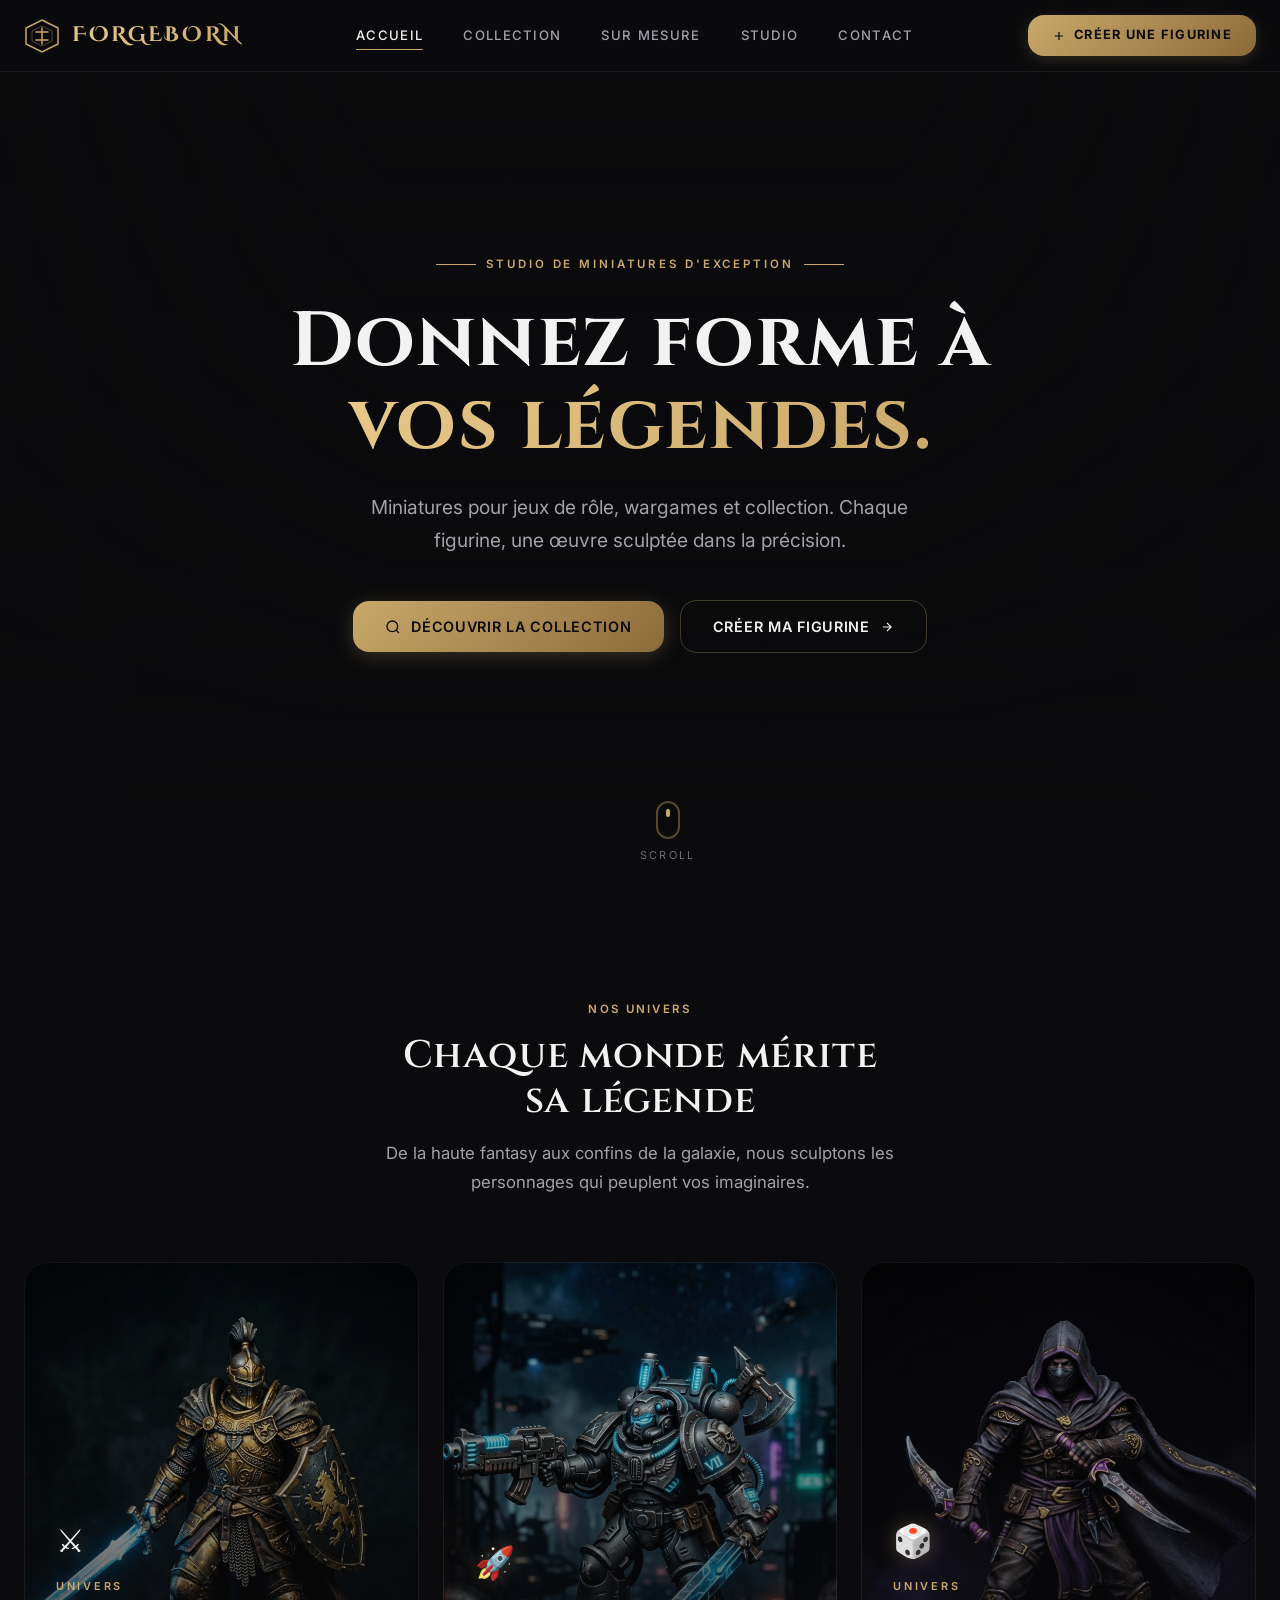
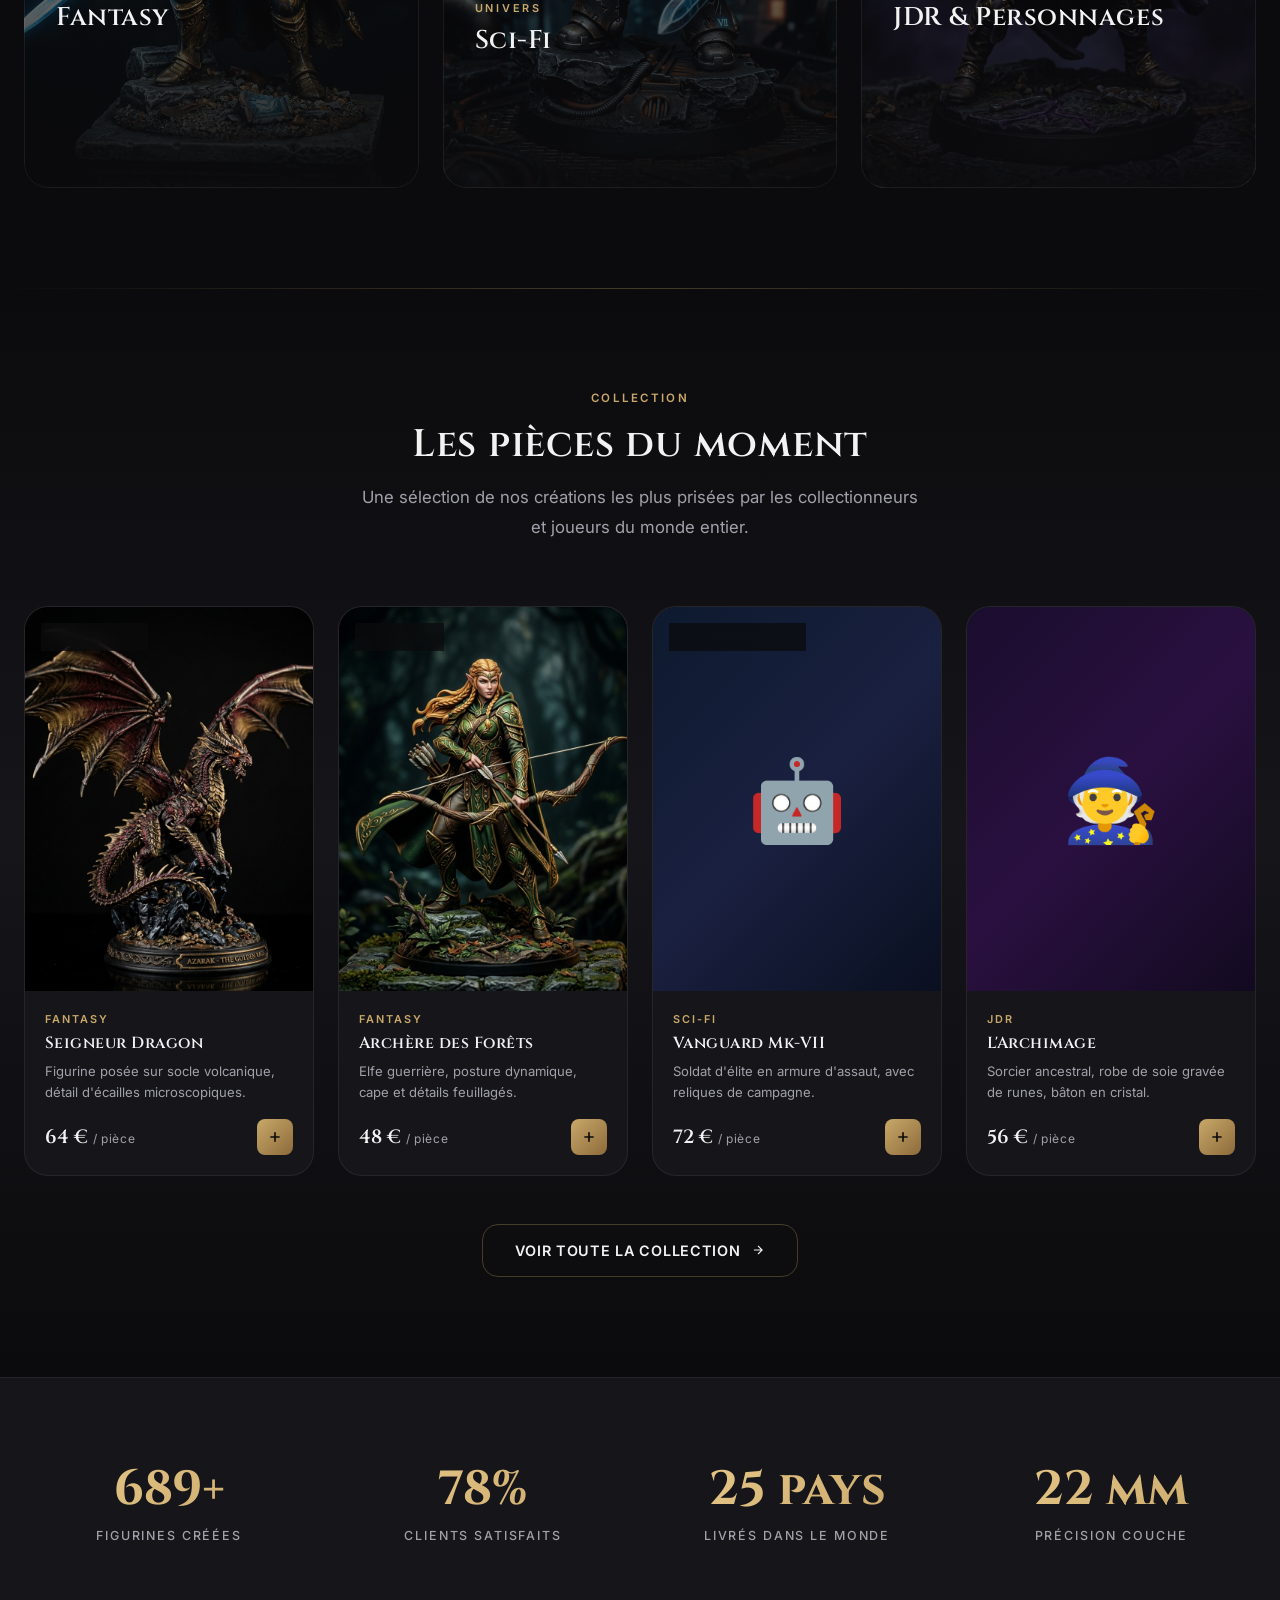
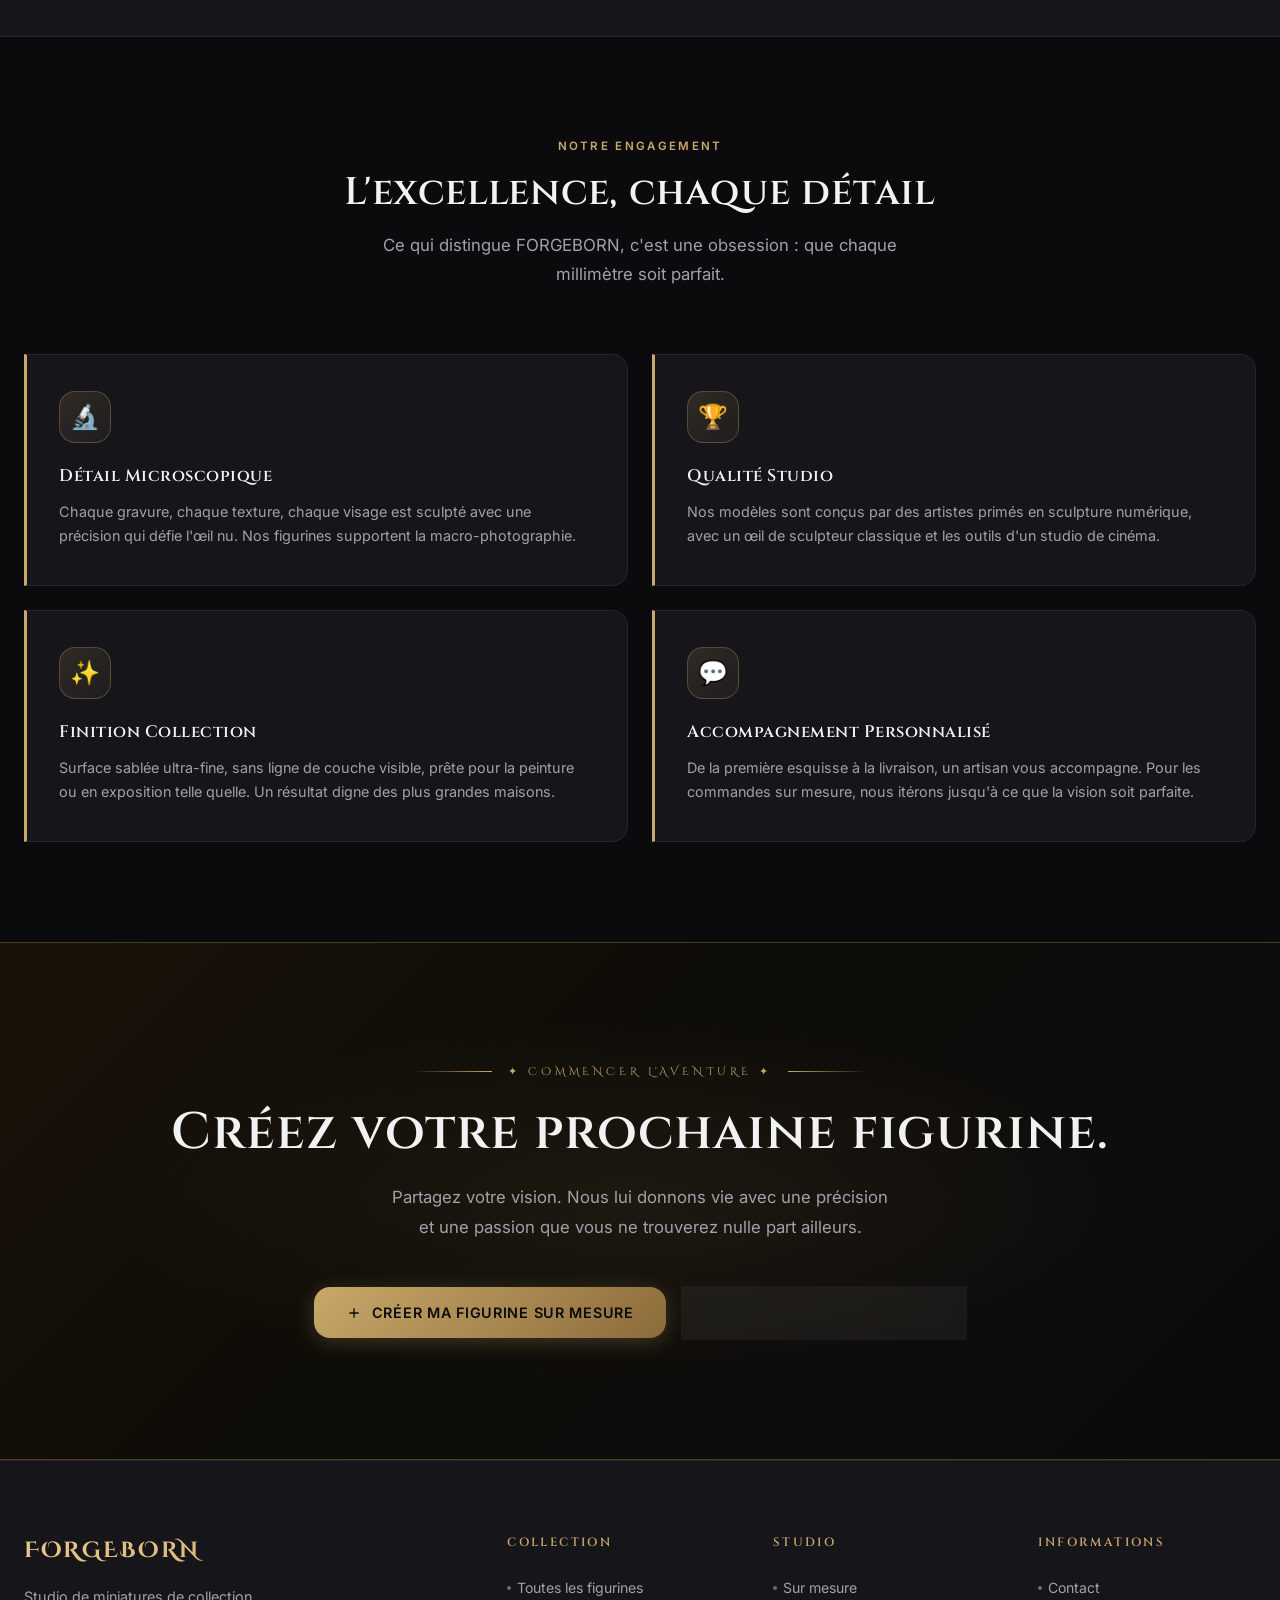
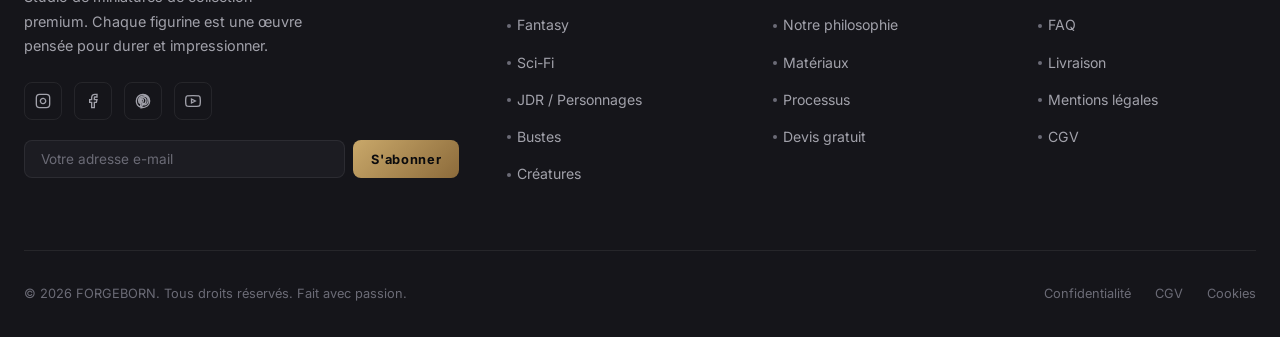
==== Print_Web/index.html @ 7e4112c3 "Add files via upload" ====
<!DOCTYPE html>
<html lang="fr">
<head>
  <meta charset="UTF-8" />
  <meta name="viewport" content="width=device-width, initial-scale=1.0" />
  <title>FORGEBORN — Miniatures de Collection Premium</title>
  <meta name="description" content="FORGEBORN crée des miniatures de collection d'exception pour jeux de rôle, wargames et collectionneurs. Fantasy, Sci-Fi, JDR — chaque figurine est une œuvre." />
  <link rel="preconnect" href="https://fonts.googleapis.com" />
  <link rel="preconnect" href="https://fonts.gstatic.com" crossorigin />
  <link rel="stylesheet" href="css/base.css" />
  <link rel="stylesheet" href="css/navbar.css" />
  <link rel="stylesheet" href="css/footer.css" />
  <link rel="stylesheet" href="css/pages/home.css" />
</head>
<body>

<!-- ═══════════════════════════════════════════════════════════
     NAVBAR
═══════════════════════════════════════════════════════════ -->
<nav class="navbar" role="navigation" aria-label="Navigation principale">
  <div class="navbar-inner">
    <a href="index.html" class="navbar-logo" aria-label="FORGEBORN accueil">
      <div class="navbar-logo-mark">
        <svg viewBox="0 0 36 36" fill="none" xmlns="http://www.w3.org/2000/svg">
          <polygon points="18,2 34,10 34,26 18,34 2,26 2,10" fill="none" stroke="#c9a86a" stroke-width="1.5"/>
          <polygon points="18,8 28,13 28,23 18,28 8,23 8,13" fill="none" stroke="#c9a86a" stroke-width="0.8" opacity="0.5"/>
          <path d="M18 10 L18 26 M12 14 L24 14 M12 22 L24 22" stroke="#c9a86a" stroke-width="1.5" stroke-linecap="round"/>
        </svg>
      </div>
      <span class="navbar-logo-text">FORGEBORN</span>
    </a>

    <ul class="navbar-links">
      <li><a href="index.html" class="active">Accueil</a></li>
      <li><a href="collection.html">Collection</a></li>
      <li><a href="custom.html">Sur mesure</a></li>
      <li><a href="studio.html">Studio</a></li>
      <li><a href="contact.html">Contact</a></li>
    </ul>

    <a href="custom.html" class="navbar-cta" id="navbar-cta-btn">
      <svg viewBox="0 0 24 24" fill="none" stroke="currentColor" stroke-width="2"><path d="M12 5v14M5 12h14"/></svg>
      Créer une figurine
    </a>

    <button class="navbar-burger" id="burger-btn" aria-label="Menu mobile" aria-expanded="false">
      <span></span><span></span><span></span>
    </button>
  </div>
</nav>

<!-- Mobile nav -->
<div class="navbar-mobile" id="mobile-nav" aria-hidden="true">
  <a href="index.html">Accueil</a>
  <a href="collection.html">Collection</a>
  <a href="custom.html">Sur mesure</a>
  <a href="studio.html">Studio</a>
  <a href="contact.html">Contact</a>
  <a href="custom.html">✦ Créer une figurine</a>
</div>

<!-- ═══════════════════════════════════════════════════════════
     HERO
═══════════════════════════════════════════════════════════ -->
<section class="hero" id="hero" aria-label="Bannière principale">
  <div class="hero-bg"></div>
  <div class="hero-overlay"></div>
  <div class="hero-overlay-sides"></div>
  <div class="hero-particles"></div>

  <div class="hero-content">
    <div class="hero-eyebrow">
      <span class="hero-eyebrow-line"></span>
      <span>Studio de miniatures d'exception</span>
      <span class="hero-eyebrow-line"></span>
    </div>

    <h1>Donnez forme à<br/><em>vos légendes.</em></h1>

    <p class="hero-subtitle">
      Miniatures pour jeux de rôle, wargames et collection.
      Chaque figurine, une œuvre sculptée dans la précision.
    </p>

    <div class="hero-ctas">
      <a href="collection.html" class="btn btn-primary" id="hero-discover-btn">
        <svg width="16" height="16" viewBox="0 0 24 24" fill="none" stroke="currentColor" stroke-width="2"><circle cx="11" cy="11" r="8"/><path d="M21 21l-4.35-4.35"/></svg>
        Découvrir la collection
      </a>
      <a href="custom.html" class="btn btn-secondary" id="hero-custom-btn">
        Créer ma figurine
        <svg width="14" height="14" viewBox="0 0 24 24" fill="none" stroke="currentColor" stroke-width="2"><path d="M5 12h14M12 5l7 7-7 7"/></svg>
      </a>
    </div>
  </div>

  <div class="hero-scroll-hint" aria-hidden="true">
    <div class="scroll-mouse">
      <div class="scroll-mouse-dot"></div>
    </div>
    <span>Scroll</span>
  </div>
</section>

<!-- ═══════════════════════════════════════════════════════════
     UNIVERS
═══════════════════════════════════════════════════════════ -->
<section class="univers-section section" id="univers">
  <div class="container">
    <div class="section-header reveal">
      <span class="label">Nos univers</span>
      <h2>Chaque monde mérite<br/>sa légende</h2>
      <p>De la haute fantasy aux confins de la galaxie, nous sculptons les personnages qui peuplent vos imaginaires.</p>
    </div>

    <div class="univers-grid">
      <!-- Fantasy -->
      <article class="univers-card reveal reveal-delay-1">
        <div class="univers-card-bg" style="background-image: url('assets/images/card_fantasy.png')"></div>
        <div class="univers-card-overlay"></div>
        <div class="univers-card-border"></div>
        <div class="univers-card-content">
          <span class="univers-card-icon">⚔️</span>
          <span class="univers-card-label">Univers</span>
          <h3>Fantasy</h3>
          <p>Chevaliers, mages, dragons et créatures des âges sombres. Un monde où chaque détail raconte une épopée.</p>
          <a href="collection.html" class="univers-card-link">
            Explorer
            <svg viewBox="0 0 24 24" fill="none" stroke="currentColor" stroke-width="2"><path d="M5 12h14M12 5l7 7-7 7"/></svg>
          </a>
        </div>
      </article>

      <!-- Sci-Fi -->
      <article class="univers-card reveal reveal-delay-2">
        <div class="univers-card-bg" style="background-image: url('assets/images/card_scifi.png')"></div>
        <div class="univers-card-overlay"></div>
        <div class="univers-card-border"></div>
        <div class="univers-card-content">
          <span class="univers-card-icon">🚀</span>
          <span class="univers-card-label">Univers</span>
          <h3>Sci-Fi</h3>
          <p>Soldats du futur, aliens et machines de guerre. La précision au service d'un cosmos en guerre.</p>
          <a href="collection.html" class="univers-card-link">
            Explorer
            <svg viewBox="0 0 24 24" fill="none" stroke="currentColor" stroke-width="2"><path d="M5 12h14M12 5l7 7-7 7"/></svg>
          </a>
        </div>
      </article>

      <!-- JDR -->
      <article class="univers-card reveal reveal-delay-3">
        <div class="univers-card-bg" style="background-image: url('assets/images/card_jdr.png')"></div>
        <div class="univers-card-overlay"></div>
        <div class="univers-card-border"></div>
        <div class="univers-card-content">
          <span class="univers-card-icon">🎲</span>
          <span class="univers-card-label">Univers</span>
          <h3>JDR & Personnages</h3>
          <p>Donnez un visage à votre héros. Rogues, paladins, sorciers — incarnez votre aventure sur table.</p>
          <a href="collection.html" class="univers-card-link">
            Explorer
            <svg viewBox="0 0 24 24" fill="none" stroke="currentColor" stroke-width="2"><path d="M5 12h14M12 5l7 7-7 7"/></svg>
          </a>
        </div>
      </article>
    </div>
  </div>
</section>

<hr class="divider" />

<!-- ═══════════════════════════════════════════════════════════
     COLLECTION PREVIEW
═══════════════════════════════════════════════════════════ -->
<section class="collection-preview" id="collection-preview">
  <div class="container">
    <div class="section-header reveal">
      <span class="label">Collection</span>
      <h2>Les pièces du moment</h2>
      <p>Une sélection de nos créations les plus prisées par les collectionneurs et joueurs du monde entier.</p>
    </div>

    <div class="products-grid">

      <!-- Product 1 -->
      <article class="product-card reveal reveal-delay-1" data-universe="fantasy" data-price="64">
        <div class="product-card-image">
          <img src="assets/images/product_1.png" alt="Seigneur Dragon — Figurine Fantasy Premium" loading="lazy" />
          <span class="product-card-badge">Bestseller</span>
          <button class="product-card-wish" aria-label="Ajouter aux favoris">
            <svg width="16" height="16" viewBox="0 0 24 24" fill="none" stroke="currentColor" stroke-width="2"><path d="M20.84 4.61a5.5 5.5 0 0 0-7.78 0L12 5.67l-1.06-1.06a5.5 5.5 0 0 0-7.78 7.78l1.06 1.06L12 21.23l7.78-7.78 1.06-1.06a5.5 5.5 0 0 0 0-7.78z"/></svg>
          </button>
        </div>
        <div class="product-card-info">
          <span class="product-card-universe">Fantasy</span>
          <h3 class="product-card-name">Seigneur Dragon</h3>
          <p class="product-card-desc">Figurine posée sur socle volcanique, détail d'écailles microscopiques.</p>
          <div class="product-card-footer">
            <div class="product-card-price">64 € <span>/ pièce</span></div>
            <button class="product-card-add" aria-label="Ajouter au panier">
              <svg width="16" height="16" viewBox="0 0 24 24" fill="none" stroke="#0b0b0d" stroke-width="2.5"><line x1="12" y1="5" x2="12" y2="19"/><line x1="5" y1="12" x2="19" y2="12"/></svg>
            </button>
          </div>
        </div>
      </article>

      <!-- Product 2 -->
      <article class="product-card reveal reveal-delay-2" data-universe="fantasy" data-price="48">
        <div class="product-card-image">
          <img src="assets/images/product_2.png" alt="Archère des Forêts — Figurine Elfe Premium" loading="lazy" />
          <span class="product-card-badge">Nouveau</span>
          <button class="product-card-wish" aria-label="Ajouter aux favoris">
            <svg width="16" height="16" viewBox="0 0 24 24" fill="none" stroke="currentColor" stroke-width="2"><path d="M20.84 4.61a5.5 5.5 0 0 0-7.78 0L12 5.67l-1.06-1.06a5.5 5.5 0 0 0-7.78 7.78l1.06 1.06L12 21.23l7.78-7.78 1.06-1.06a5.5 5.5 0 0 0 0-7.78z"/></svg>
          </button>
        </div>
        <div class="product-card-info">
          <span class="product-card-universe">Fantasy</span>
          <h3 class="product-card-name">Archère des Forêts</h3>
          <p class="product-card-desc">Elfe guerrière, posture dynamique, cape et détails feuillagés.</p>
          <div class="product-card-footer">
            <div class="product-card-price">48 € <span>/ pièce</span></div>
            <button class="product-card-add" aria-label="Ajouter au panier">
              <svg width="16" height="16" viewBox="0 0 24 24" fill="none" stroke="#0b0b0d" stroke-width="2.5"><line x1="12" y1="5" x2="12" y2="19"/><line x1="5" y1="12" x2="19" y2="12"/></svg>
            </button>
          </div>
        </div>
      </article>

      <!-- Product 3 (CSS fallback) -->
      <article class="product-card reveal reveal-delay-3" data-universe="scifi" data-price="72">
        <div class="product-card-image" style="background: linear-gradient(135deg, #0d1a2e 0%, #1a2040 50%, #0a1020 100%);">
          <div class="product-card-image-fallback" style="font-size:5rem; position:absolute; inset:0; display:flex; align-items:center; justify-content:center;">🤖</div>
          <span class="product-card-badge">Édition limitée</span>
          <button class="product-card-wish" aria-label="Ajouter aux favoris">
            <svg width="16" height="16" viewBox="0 0 24 24" fill="none" stroke="currentColor" stroke-width="2"><path d="M20.84 4.61a5.5 5.5 0 0 0-7.78 0L12 5.67l-1.06-1.06a5.5 5.5 0 0 0-7.78 7.78l1.06 1.06L12 21.23l7.78-7.78 1.06-1.06a5.5 5.5 0 0 0 0-7.78z"/></svg>
          </button>
        </div>
        <div class="product-card-info">
          <span class="product-card-universe">Sci-Fi</span>
          <h3 class="product-card-name">Vanguard Mk-VII</h3>
          <p class="product-card-desc">Soldat d'élite en armure d'assaut, avec reliques de campagne.</p>
          <div class="product-card-footer">
            <div class="product-card-price">72 € <span>/ pièce</span></div>
            <button class="product-card-add" aria-label="Ajouter au panier">
              <svg width="16" height="16" viewBox="0 0 24 24" fill="none" stroke="#0b0b0d" stroke-width="2.5"><line x1="12" y1="5" x2="12" y2="19"/><line x1="5" y1="12" x2="19" y2="12"/></svg>
            </button>
          </div>
        </div>
      </article>

      <!-- Product 4 (CSS fallback) -->
      <article class="product-card reveal reveal-delay-4" data-universe="jdr" data-price="56">
        <div class="product-card-image" style="background: linear-gradient(135deg, #1a0d2e 0%, #2a1040 50%, #120a20 100%);">
          <div class="product-card-image-fallback" style="font-size:5rem; position:absolute; inset:0; display:flex; align-items:center; justify-content:center;">🧙</div>
          <button class="product-card-wish" aria-label="Ajouter aux favoris">
            <svg width="16" height="16" viewBox="0 0 24 24" fill="none" stroke="currentColor" stroke-width="2"><path d="M20.84 4.61a5.5 5.5 0 0 0-7.78 0L12 5.67l-1.06-1.06a5.5 5.5 0 0 0-7.78 7.78l1.06 1.06L12 21.23l7.78-7.78 1.06-1.06a5.5 5.5 0 0 0 0-7.78z"/></svg>
          </button>
        </div>
        <div class="product-card-info">
          <span class="product-card-universe">JDR</span>
          <h3 class="product-card-name">L'Archimage</h3>
          <p class="product-card-desc">Sorcier ancestral, robe de soie gravée de runes, bâton en cristal.</p>
          <div class="product-card-footer">
            <div class="product-card-price">56 € <span>/ pièce</span></div>
            <button class="product-card-add" aria-label="Ajouter au panier">
              <svg width="16" height="16" viewBox="0 0 24 24" fill="none" stroke="#0b0b0d" stroke-width="2.5"><line x1="12" y1="5" x2="12" y2="19"/><line x1="5" y1="12" x2="19" y2="12"/></svg>
            </button>
          </div>
        </div>
      </article>

    </div>

    <div class="collection-preview-cta reveal">
      <a href="collection.html" class="btn btn-secondary" id="see-all-btn">
        Voir toute la collection
        <svg width="14" height="14" viewBox="0 0 24 24" fill="none" stroke="currentColor" stroke-width="2"><path d="M5 12h14M12 5l7 7-7 7"/></svg>
      </a>
    </div>
  </div>
</section>

<!-- ═══════════════════════════════════════════════════════════
     STATS BAND
═══════════════════════════════════════════════════════════ -->
<section class="stats-band">
  <div class="container">
    <div class="stats-grid">
      <div class="stat-item reveal">
        <span class="stat-number" data-counter="850" data-suffix="+">850+</span>
        <span class="stat-label">Figurines créées</span>
      </div>
      <div class="stat-item reveal reveal-delay-1">
        <span class="stat-number" data-counter="97" data-suffix="%">97%</span>
        <span class="stat-label">Clients satisfaits</span>
      </div>
      <div class="stat-item reveal reveal-delay-2">
        <span class="stat-number" data-counter="32" data-suffix=" pays">32 pays</span>
        <span class="stat-label">Livrés dans le monde</span>
      </div>
      <div class="stat-item reveal reveal-delay-3">
        <span class="stat-number" data-counter="28" data-suffix=" µm">28 µm</span>
        <span class="stat-label">Précision couche</span>
      </div>
    </div>
  </div>
</section>

<!-- ═══════════════════════════════════════════════════════════
     POURQUOI NOUS
═══════════════════════════════════════════════════════════ -->
<section class="why-us section" id="why-us">
  <div class="container">
    <div class="section-header reveal">
      <span class="label">Notre engagement</span>
      <h2>L'excellence, chaque détail</h2>
      <p>Ce qui distingue FORGEBORN, c'est une obsession : que chaque millimètre soit parfait.</p>
    </div>

    <div class="why-grid">
      <div class="why-card reveal reveal-delay-1">
        <div class="why-card-icon">🔬</div>
        <h4>Détail Microscopique</h4>
        <p>Chaque gravure, chaque texture, chaque visage est sculpté avec une précision qui défie l'œil nu. Nos figurines supportent la macro-photographie.</p>
      </div>

      <div class="why-card reveal reveal-delay-2">
        <div class="why-card-icon">🏆</div>
        <h4>Qualité Studio</h4>
        <p>Nos modèles sont conçus par des artistes primés en sculpture numérique, avec un œil de sculpteur classique et les outils d'un studio de cinéma.</p>
      </div>

      <div class="why-card reveal reveal-delay-3">
        <div class="why-card-icon">✨</div>
        <h4>Finition Collection</h4>
        <p>Surface sablée ultra-fine, sans ligne de couche visible, prête pour la peinture ou en exposition telle quelle. Un résultat digne des plus grandes maisons.</p>
      </div>

      <div class="why-card reveal reveal-delay-4">
        <div class="why-card-icon">💬</div>
        <h4>Accompagnement Personnalisé</h4>
        <p>De la première esquisse à la livraison, un artisan vous accompagne. Pour les commandes sur mesure, nous itérons jusqu'à ce que la vision soit parfaite.</p>
      </div>
    </div>
  </div>
</section>

<!-- ═══════════════════════════════════════════════════════════
     CTA FINAL
═══════════════════════════════════════════════════════════ -->
<section class="cta-final" id="cta-final">
  <div class="container">
    <div class="cta-final-ornament">✦ Commencer l'aventure ✦</div>
    <h2 class="reveal">Créez votre prochaine figurine.</h2>
    <p class="reveal reveal-delay-1">Partagez votre vision. Nous lui donnons vie avec une précision et une passion que vous ne trouverez nulle part ailleurs.</p>
    <div class="cta-final-btns reveal reveal-delay-2">
      <a href="custom.html" class="btn btn-primary" id="cta-create-btn">
        <svg width="16" height="16" viewBox="0 0 24 24" fill="none" stroke="currentColor" stroke-width="2"><path d="M12 5v14M5 12h14"/></svg>
        Créer ma figurine sur mesure
      </a>
      <a href="collection.html" class="btn btn-ghost" id="cta-browse-btn">
        Parcourir la collection
      </a>
    </div>
  </div>
</section>

<!-- ═══════════════════════════════════════════════════════════
     FOOTER
═══════════════════════════════════════════════════════════ -->
<footer class="footer" role="contentinfo">
  <div class="container">
    <div class="footer-grid">
      <div class="footer-brand">
        <span class="footer-logo">FORGEBORN</span>
        <p>Studio de miniatures de collection premium. Chaque figurine est une œuvre pensée pour durer et impressionner.</p>
        <div class="footer-socials">
          <a href="#" class="footer-social-link" aria-label="Instagram">
            <svg viewBox="0 0 24 24" fill="none" stroke="currentColor" stroke-width="2"><rect x="2" y="2" width="20" height="20" rx="5" ry="5"/><path d="M16 11.37A4 4 0 1 1 12.63 8 4 4 0 0 1 16 11.37z"/><line x1="17.5" y1="6.5" x2="17.51" y2="6.5"/></svg>
          </a>
          <a href="#" class="footer-social-link" aria-label="Facebook">
            <svg viewBox="0 0 24 24" fill="none" stroke="currentColor" stroke-width="2"><path d="M18 2h-3a5 5 0 0 0-5 5v3H7v4h3v8h4v-8h3l1-4h-4V7a1 1 0 0 1 1-1h3z"/></svg>
          </a>
          <a href="#" class="footer-social-link" aria-label="Pinterest">
            <svg viewBox="0 0 24 24" fill="none" stroke="currentColor" stroke-width="2"><path d="M12 2C6.48 2 2 6.48 2 12c0 4.24 2.65 7.86 6.39 9.29-.09-.78-.17-1.98.04-2.83.18-.76 1.22-5.17 1.22-5.17s-.31-.63-.31-1.56c0-1.46.85-2.55 1.9-2.55.9 0 1.33.67 1.33 1.48 0 .9-.57 2.25-.87 3.5-.25 1.04.52 1.89 1.54 1.89 1.85 0 3.27-1.95 3.27-4.77 0-2.49-1.79-4.23-4.35-4.23-2.96 0-4.7 2.22-4.7 4.52 0 .9.34 1.85.77 2.37.08.1.09.19.07.29-.08.32-.25 1.04-.29 1.19-.05.19-.17.23-.39.14-1.39-.65-2.26-2.7-2.26-4.34 0-3.53 2.57-6.77 7.4-6.77 3.88 0 6.9 2.77 6.9 6.47 0 3.86-2.43 6.96-5.81 6.96-1.13 0-2.2-.59-2.57-1.28l-.7 2.61c-.25.97-.93 2.18-1.39 2.92.05.01.1.02.15.02C17.52 22 22 17.52 22 12S17.52 2 12 2z"/></svg>
          </a>
          <a href="#" class="footer-social-link" aria-label="YouTube">
            <svg viewBox="0 0 24 24" fill="none" stroke="currentColor" stroke-width="2"><path d="M22.54 6.42a2.78 2.78 0 0 0-1.95-1.96C18.88 4 12 4 12 4s-6.88 0-8.59.46a2.78 2.78 0 0 0-1.95 1.96A29 29 0 0 0 1 12a29 29 0 0 0 .46 5.58A2.78 2.78 0 0 0 3.41 19.6C5.12 20 12 20 12 20s6.88 0 8.59-.46a2.78 2.78 0 0 0 1.95-1.95A29 29 0 0 0 23 12a29 29 0 0 0-.46-5.58z"/><polygon points="9.75 15.02 15.5 12 9.75 8.98 9.75 15.02"/></svg>
          </a>
        </div>
        <div class="footer-newsletter">
          <input type="email" placeholder="Votre adresse e-mail" id="newsletter-email" />
          <button id="newsletter-btn" type="button">S'abonner</button>
        </div>
      </div>

      <div class="footer-col">
        <h4>Collection</h4>
        <ul>
          <li><a href="collection.html">Toutes les figurines</a></li>
          <li><a href="collection.html">Fantasy</a></li>
          <li><a href="collection.html">Sci-Fi</a></li>
          <li><a href="collection.html">JDR / Personnages</a></li>
          <li><a href="collection.html">Bustes</a></li>
          <li><a href="collection.html">Créatures</a></li>
        </ul>
      </div>

      <div class="footer-col">
        <h4>Studio</h4>
        <ul>
          <li><a href="custom.html">Sur mesure</a></li>
          <li><a href="studio.html">Notre philosophie</a></li>
          <li><a href="studio.html">Matériaux</a></li>
          <li><a href="studio.html">Processus</a></li>
          <li><a href="contact.html">Devis gratuit</a></li>
        </ul>
      </div>

      <div class="footer-col">
        <h4>Informations</h4>
        <ul>
          <li><a href="contact.html">Contact</a></li>
          <li><a href="#">FAQ</a></li>
          <li><a href="#">Livraison</a></li>
          <li><a href="#">Mentions légales</a></li>
          <li><a href="#">CGV</a></li>
        </ul>
      </div>
    </div>

    <div class="footer-bottom">
      <p>© 2026 FORGEBORN. Tous droits réservés. Fait avec passion.</p>
      <div class="footer-bottom-links">
        <a href="#">Confidentialité</a>
        <a href="#">CGV</a>
        <a href="#">Cookies</a>
      </div>
    </div>
  </div>
</footer>

<script src="js/main.js"></script>
<script src="js/pages/home.js"></script>
<script>
  // Newsletter
  document.getElementById('newsletter-btn')?.addEventListener('click', () => {
    const email = document.getElementById('newsletter-email')?.value;
    if (email && email.includes('@')) {
      if (window.showToast) showToast('Merci ! Vous êtes maintenant abonné.');
      document.getElementById('newsletter-email').value = '';
    } else {
      if (window.showToast) showToast('Adresse e-mail invalide.', 'error');
    }
  });
</script>

</body>
</html>
---- Print_Web/css/base.css ----
/* ============================================================
   FORGEBORN — BASE CSS
   Design System: Variables, Reset, Typography, Utilities
   ============================================================ */

@import url('https://fonts.googleapis.com/css2?family=Cinzel:wght@400;500;600;700;900&family=Cinzel+Decorative:wght@400;700&family=Inter:wght@300;400;500;600;700&display=swap');

/* ── Variables ──────────────────────────────────────────── */
:root {
  --bg:         #0b0b0d;
  --surface:    #15151a;
  --surface-2:  #1c1c22;
  --surface-3:  #22222a;

  --text:       #f2f2f2;
  --muted:      #a1a1aa;
  --muted-2:    #6b6b76;

  --accent-gold:       #c9a86a;
  --accent-gold-light: #e8c98a;
  --accent-gold-dark:  #8c6b3b;
  --accent-blue:       #5e7ce2;
  --accent-blue-dark:  #3a5ac9;

  --border:     rgba(255,255,255,0.07);
  --border-gold: rgba(201,168,106,0.3);

  --radius-sm:  8px;
  --radius-md:  16px;
  --radius-lg:  24px;
  --radius-xl:  32px;

  --shadow-sm:  0 2px 12px rgba(0,0,0,0.4);
  --shadow-md:  0 8px 32px rgba(0,0,0,0.5);
  --shadow-lg:  0 20px 60px rgba(0,0,0,0.7);
  --shadow-gold: 0 0 30px rgba(201,168,106,0.15);

  --transition-fast: 200ms ease-out;
  --transition-mid:  300ms ease-out;
  --transition-slow: 500ms ease-out;

  --font-display: 'Cinzel', 'Georgia', serif;
  --font-display-deco: 'Cinzel Decorative', 'Georgia', serif;
  --font-body:    'Inter', system-ui, sans-serif;

  --navbar-height: 72px;
}

/* ── Reset ──────────────────────────────────────────────── */
*, *::before, *::after {
  box-sizing: border-box;
  margin: 0;
  padding: 0;
}

html {
  scroll-behavior: smooth;
  font-size: 16px;
  -webkit-font-smoothing: antialiased;
  -moz-osx-font-smoothing: grayscale;
}

body {
  background-color: var(--bg);
  color: var(--text);
  font-family: var(--font-body);
  line-height: 1.6;
  overflow-x: hidden;
}

img {
  max-width: 100%;
  display: block;
}

a {
  color: inherit;
  text-decoration: none;
}

ul, ol {
  list-style: none;
}

button {
  cursor: pointer;
  border: none;
  background: none;
  font-family: inherit;
}

input, textarea, select {
  font-family: inherit;
  font-size: inherit;
}

/* ── Typography ─────────────────────────────────────────── */
h1, h2, h3 {
  font-family: var(--font-display);
  font-weight: 600;
  line-height: 1.15;
  letter-spacing: 0.02em;
}

h1 { font-size: clamp(2.4rem, 5vw, 4.5rem); }
h2 { font-size: clamp(1.8rem, 3vw, 3rem); }
h3 { font-size: clamp(1.2rem, 2vw, 1.6rem); }
h4 { font-size: 1.1rem; font-family: var(--font-body); font-weight: 600; }

p {
  font-size: 1rem;
  color: var(--muted);
  line-height: 1.75;
}

.text-gold { color: var(--accent-gold); }
.text-muted { color: var(--muted); }
.text-center { text-align: center; }

.label {
  font-size: 0.72rem;
  font-weight: 600;
  letter-spacing: 0.2em;
  text-transform: uppercase;
  color: var(--accent-gold);
}

/* ── Layout ─────────────────────────────────────────────── */
.container {
  max-width: 1280px;
  margin: 0 auto;
  padding: 0 24px;
}

.section {
  padding: 100px 0;
}

.section-sm {
  padding: 60px 0;
}

.section-header {
  text-align: center;
  margin-bottom: 64px;
}

.section-header .label {
  display: block;
  margin-bottom: 16px;
}

.section-header h2 {
  margin-bottom: 16px;
}

.section-header p {
  max-width: 560px;
  margin: 0 auto;
  font-size: 1.05rem;
}

/* ── Buttons ─────────────────────────────────────────────── */
.btn {
  display: inline-flex;
  align-items: center;
  gap: 10px;
  padding: 14px 32px;
  border-radius: var(--radius-md);
  font-size: 0.9rem;
  font-weight: 600;
  letter-spacing: 0.05em;
  text-transform: uppercase;
  transition: all var(--transition-mid);
  position: relative;
  overflow: hidden;
  cursor: pointer;
}

.btn::before {
  content: '';
  position: absolute;
  inset: 0;
  opacity: 0;
  transition: opacity var(--transition-fast);
}

.btn:hover::before {
  opacity: 1;
}

.btn-primary {
  background: linear-gradient(135deg, var(--accent-gold), var(--accent-gold-dark));
  color: #0b0b0d;
  box-shadow: 0 4px 20px rgba(201,168,106,0.25);
}

.btn-primary::before {
  background: linear-gradient(135deg, var(--accent-gold-light), var(--accent-gold));
}

.btn-primary:hover {
  transform: translateY(-3px);
  box-shadow: 0 8px 30px rgba(201,168,106,0.4);
}

.btn-secondary {
  background: transparent;
  color: var(--text);
  border: 1px solid var(--border-gold);
}

.btn-secondary:hover {
  background: rgba(201,168,106,0.08);
  border-color: var(--accent-gold);
  transform: translateY(-3px);
  color: var(--accent-gold);
}

.btn-ghost {
  background: rgba(255,255,255,0.05);
  color: var(--text);
  border: 1px solid var(--border);
  backdrop-filter: blur(8px);
}

.btn-ghost:hover {
  background: rgba(255,255,255,0.1);
  transform: translateY(-2px);
}

/* ── Cards ──────────────────────────────────────────────── */
.card {
  background: var(--surface);
  border: 1px solid var(--border);
  border-radius: var(--radius-lg);
  transition: all var(--transition-mid);
  overflow: hidden;
}

.card:hover {
  transform: translateY(-6px);
  border-color: var(--border-gold);
  box-shadow: var(--shadow-gold);
}

/* ── Divider ─────────────────────────────────────────────── */
.divider {
  height: 1px;
  background: linear-gradient(to right, transparent, var(--border-gold), transparent);
  margin: 0;
  border: none;
}

/* ── Reveal Animations (Intersection Observer) ──────────── */
.reveal {
  opacity: 0;
  transform: translateY(30px);
  transition: opacity 0.7s ease-out, transform 0.7s ease-out;
}

.reveal.visible {
  opacity: 1;
  transform: translateY(0);
}

.reveal-left {
  opacity: 0;
  transform: translateX(-40px);
  transition: opacity 0.7s ease-out, transform 0.7s ease-out;
}

.reveal-left.visible {
  opacity: 1;
  transform: translateX(0);
}

.reveal-right {
  opacity: 0;
  transform: translateX(40px);
  transition: opacity 0.7s ease-out, transform 0.7s ease-out;
}

.reveal-right.visible {
  opacity: 1;
  transform: translateX(0);
}

.reveal-delay-1 { transition-delay: 0.1s; }
.reveal-delay-2 { transition-delay: 0.2s; }
.reveal-delay-3 { transition-delay: 0.3s; }
.reveal-delay-4 { transition-delay: 0.4s; }

/* ── Gold Gradient Text ─────────────────────────────────── */
.gradient-text {
  background: linear-gradient(135deg, var(--accent-gold-light), var(--accent-gold), var(--accent-gold-dark));
  -webkit-background-clip: text;
  -webkit-text-fill-color: transparent;
  background-clip: text;
}

/* ── Scrollbar ──────────────────────────────────────────── */
::-webkit-scrollbar {
  width: 6px;
}

::-webkit-scrollbar-track {
  background: var(--bg);
}

::-webkit-scrollbar-thumb {
  background: var(--surface-3);
  border-radius: 3px;
}

::-webkit-scrollbar-thumb:hover {
  background: var(--accent-gold-dark);
}

/* ── Selection ──────────────────────────────────────────── */
::selection {
  background: rgba(201,168,106,0.2);
  color: var(--accent-gold-light);
}
---- Print_Web/css/navbar.css ----
/* ============================================================
   FORGEBORN — NAVBAR CSS
   ============================================================ */

.navbar {
  position: fixed;
  top: 0;
  left: 0;
  width: 100%;
  z-index: 1000;
  backdrop-filter: blur(16px);
  -webkit-backdrop-filter: blur(16px);
  background: rgba(11, 11, 13, 0.7);
  border-bottom: 1px solid var(--border);
  transition: all var(--transition-mid);
  height: var(--navbar-height);
  display: flex;
  align-items: center;
}

.navbar.scrolled {
  height: 60px;
  background: rgba(11, 11, 13, 0.92);
  border-bottom-color: var(--border-gold);
  box-shadow: 0 4px 30px rgba(0,0,0,0.5);
}

.navbar-inner {
  display: flex;
  align-items: center;
  justify-content: space-between;
  width: 100%;
  max-width: 1280px;
  margin: 0 auto;
  padding: 0 24px;
}

/* Logo */
.navbar-logo {
  display: flex;
  align-items: center;
  gap: 12px;
  text-decoration: none;
  flex-shrink: 0;
}

.navbar-logo-mark {
  width: 36px;
  height: 36px;
  position: relative;
}

.navbar-logo-mark svg {
  width: 100%;
  height: 100%;
}

.navbar-logo-text {
  font-family: var(--font-display-deco);
  font-size: 1.3rem;
  font-weight: 700;
  letter-spacing: 0.1em;
  background: linear-gradient(135deg, var(--accent-gold-light), var(--accent-gold));
  -webkit-background-clip: text;
  -webkit-text-fill-color: transparent;
  background-clip: text;
  transition: opacity var(--transition-fast);
}

.navbar-logo:hover .navbar-logo-text {
  opacity: 0.8;
}

/* Nav Links */
.navbar-links {
  display: flex;
  align-items: center;
  gap: 8px;
  list-style: none;
}

.navbar-links a {
  display: block;
  padding: 8px 16px;
  font-size: 0.82rem;
  font-weight: 500;
  letter-spacing: 0.1em;
  text-transform: uppercase;
  color: var(--muted);
  text-decoration: none;
  border-radius: var(--radius-sm);
  transition: all var(--transition-fast);
  position: relative;
}

.navbar-links a::after {
  content: '';
  position: absolute;
  bottom: 4px;
  left: 16px;
  right: 16px;
  height: 1px;
  background: var(--accent-gold);
  transform: scaleX(0);
  transform-origin: left;
  transition: transform var(--transition-mid);
}

.navbar-links a:hover {
  color: var(--text);
}

.navbar-links a:hover::after,
.navbar-links a.active::after {
  transform: scaleX(1);
}

.navbar-links a.active {
  color: var(--text);
}

/* CTA Button */
.navbar-cta {
  display: inline-flex;
  align-items: center;
  gap: 8px;
  padding: 10px 24px;
  background: linear-gradient(135deg, var(--accent-gold), var(--accent-gold-dark));
  color: #0b0b0d;
  font-size: 0.8rem;
  font-weight: 700;
  letter-spacing: 0.1em;
  text-transform: uppercase;
  border-radius: var(--radius-md);
  transition: all var(--transition-mid);
  text-decoration: none;
  flex-shrink: 0;
  box-shadow: 0 4px 16px rgba(201,168,106,0.2);
}

.navbar-cta:hover {
  transform: translateY(-2px);
  box-shadow: 0 6px 24px rgba(201,168,106,0.4);
  background: linear-gradient(135deg, var(--accent-gold-light), var(--accent-gold));
}

.navbar-cta svg {
  width: 14px;
  height: 14px;
}

/* Burger */
.navbar-burger {
  display: none;
  flex-direction: column;
  gap: 5px;
  padding: 8px;
  cursor: pointer;
  background: none;
  border: none;
}

.navbar-burger span {
  display: block;
  width: 24px;
  height: 2px;
  background: var(--text);
  border-radius: 2px;
  transition: all var(--transition-mid);
}

.navbar-burger.open span:nth-child(1) {
  transform: rotate(45deg) translate(5px, 5px);
}

.navbar-burger.open span:nth-child(2) {
  opacity: 0;
  transform: translateX(-8px);
}

.navbar-burger.open span:nth-child(3) {
  transform: rotate(-45deg) translate(5px, -5px);
}

/* Mobile Nav */
.navbar-mobile {
  display: none;
  position: fixed;
  top: var(--navbar-height);
  left: 0;
  right: 0;
  background: rgba(11, 11, 13, 0.97);
  backdrop-filter: blur(20px);
  -webkit-backdrop-filter: blur(20px);
  border-bottom: 1px solid var(--border-gold);
  padding: 24px;
  flex-direction: column;
  gap: 4px;
  transform: translateY(-10px);
  opacity: 0;
  transition: all var(--transition-mid);
  pointer-events: none;
  z-index: 999;
}

.navbar-mobile.open {
  display: flex;
  transform: translateY(0);
  opacity: 1;
  pointer-events: auto;
}

.navbar-mobile a {
  display: block;
  padding: 14px 16px;
  font-size: 0.9rem;
  font-weight: 500;
  letter-spacing: 0.08em;
  text-transform: uppercase;
  color: var(--muted);
  text-decoration: none;
  border-radius: var(--radius-sm);
  border-bottom: 1px solid var(--border);
  transition: all var(--transition-fast);
}

.navbar-mobile a:hover,
.navbar-mobile a.active {
  color: var(--accent-gold);
  padding-left: 24px;
}

.navbar-mobile a:last-child {
  border-bottom: none;
  margin-top: 8px;
  color: #0b0b0d;
  background: linear-gradient(135deg, var(--accent-gold), var(--accent-gold-dark));
  text-align: center;
  font-weight: 700;
}

.navbar-mobile a:last-child:hover {
  color: #0b0b0d;
  padding-left: 16px;
  opacity: 0.85;
}

@media (max-width: 900px) {
  .navbar-links,
  .navbar-cta {
    display: none;
  }

  .navbar-burger {
    display: flex;
  }
}
---- Print_Web/css/footer.css ----
/* ============================================================
   FORGEBORN — FOOTER CSS
   ============================================================ */

.footer {
  background: var(--surface);
  border-top: 1px solid var(--border);
  padding: 72px 0 32px;
  margin-top: 0;
}

.footer-grid {
  display: grid;
  grid-template-columns: 2fr 1fr 1fr 1fr;
  gap: 48px;
  margin-bottom: 64px;
}

/* Brand col */
.footer-brand .footer-logo {
  font-family: var(--font-display-deco);
  font-size: 1.4rem;
  font-weight: 700;
  letter-spacing: 0.1em;
  background: linear-gradient(135deg, var(--accent-gold-light), var(--accent-gold));
  -webkit-background-clip: text;
  -webkit-text-fill-color: transparent;
  background-clip: text;
  display: block;
  margin-bottom: 16px;
}

.footer-brand p {
  font-size: 0.9rem;
  color: var(--muted);
  line-height: 1.7;
  max-width: 280px;
  margin-bottom: 24px;
}

.footer-socials {
  display: flex;
  gap: 12px;
}

.footer-social-link {
  display: flex;
  align-items: center;
  justify-content: center;
  width: 38px;
  height: 38px;
  border-radius: var(--radius-sm);
  border: 1px solid var(--border);
  color: var(--muted);
  transition: all var(--transition-fast);
  text-decoration: none;
}

.footer-social-link:hover {
  border-color: var(--accent-gold);
  color: var(--accent-gold);
  background: rgba(201,168,106,0.08);
  transform: translateY(-2px);
}

.footer-social-link svg {
  width: 16px;
  height: 16px;
}

/* Cols */
.footer-col h4 {
  font-family: var(--font-display);
  font-size: 0.75rem;
  font-weight: 600;
  letter-spacing: 0.2em;
  text-transform: uppercase;
  color: var(--accent-gold);
  margin-bottom: 20px;
}

.footer-col ul {
  display: flex;
  flex-direction: column;
  gap: 10px;
}

.footer-col ul li a {
  font-size: 0.88rem;
  color: var(--muted);
  text-decoration: none;
  transition: color var(--transition-fast);
  display: inline-flex;
  align-items: center;
  gap: 6px;
}

.footer-col ul li a::before {
  content: '';
  display: inline-block;
  width: 4px;
  height: 4px;
  border-radius: 50%;
  background: var(--muted-2);
  flex-shrink: 0;
  transition: background var(--transition-fast);
}

.footer-col ul li a:hover {
  color: var(--text);
}

.footer-col ul li a:hover::before {
  background: var(--accent-gold);
}

/* Bottom */
.footer-bottom {
  display: flex;
  align-items: center;
  justify-content: space-between;
  padding-top: 32px;
  border-top: 1px solid var(--border);
}

.footer-bottom p {
  font-size: 0.8rem;
  color: var(--muted-2);
  margin: 0;
}

.footer-bottom-links {
  display: flex;
  gap: 24px;
}

.footer-bottom-links a {
  font-size: 0.8rem;
  color: var(--muted-2);
  text-decoration: none;
  transition: color var(--transition-fast);
}

.footer-bottom-links a:hover {
  color: var(--accent-gold);
}

/* Newsletter line */
.footer-newsletter {
  display: flex;
  gap: 8px;
  margin-top: 20px;
}

.footer-newsletter input {
  flex: 1;
  background: var(--surface-2);
  border: 1px solid var(--border);
  border-radius: var(--radius-sm);
  padding: 10px 16px;
  font-size: 0.85rem;
  color: var(--text);
  outline: none;
  transition: border-color var(--transition-fast);
}

.footer-newsletter input:focus {
  border-color: var(--accent-gold);
}

.footer-newsletter input::placeholder {
  color: var(--muted-2);
}

.footer-newsletter button {
  padding: 10px 18px;
  background: linear-gradient(135deg, var(--accent-gold), var(--accent-gold-dark));
  border: none;
  border-radius: var(--radius-sm);
  color: #0b0b0d;
  font-size: 0.8rem;
  font-weight: 700;
  letter-spacing: 0.05em;
  cursor: pointer;
  transition: all var(--transition-fast);
  white-space: nowrap;
}

.footer-newsletter button:hover {
  opacity: 0.85;
  transform: translateY(-1px);
}

/* Responsive */
@media (max-width: 900px) {
  .footer-grid {
    grid-template-columns: 1fr 1fr;
    gap: 32px;
  }

  .footer-brand {
    grid-column: 1 / -1;
  }
}

@media (max-width: 600px) {
  .footer-grid {
    grid-template-columns: 1fr;
  }

  .footer-bottom {
    flex-direction: column;
    gap: 16px;
    text-align: center;
  }
}
---- Print_Web/css/pages/home.css ----
/* ============================================================
   FORGEBORN — HOME PAGE CSS
   ============================================================ */

/* ── HERO ───────────────────────────────────────────────── */
.hero {
  position: relative;
  height: 100vh;
  min-height: 700px;
  display: flex;
  align-items: center;
  justify-content: center;
  overflow: hidden;
}

.hero-bg {
  position: absolute;
  inset: 0;
  background-image: url('../assets/images/hero.png');
  background-size: cover;
  background-position: center 20%;
  will-change: transform;
  transition: transform 0.05s linear;
}

.hero-overlay {
  position: absolute;
  inset: 0;
  background: linear-gradient(
    to bottom,
    rgba(11,11,13,0.25) 0%,
    rgba(11,11,13,0.5) 40%,
    rgba(11,11,13,0.92) 80%,
    rgba(11,11,13,1) 100%
  );
}

.hero-overlay-sides {
  position: absolute;
  inset: 0;
  background: linear-gradient(
    to right,
    rgba(11,11,13,0.6) 0%,
    transparent 30%,
    transparent 70%,
    rgba(11,11,13,0.6) 100%
  );
}

.hero-content {
  position: relative;
  z-index: 2;
  text-align: center;
  max-width: 860px;
  padding: 0 24px;
}

.hero-eyebrow {
  display: inline-flex;
  align-items: center;
  gap: 10px;
  margin-bottom: 28px;
  opacity: 0;
  animation: heroFadeUp 0.8s ease-out 0.2s forwards;
}

.hero-eyebrow-line {
  width: 40px;
  height: 1px;
  background: var(--accent-gold);
}

.hero-eyebrow span {
  font-size: 0.72rem;
  font-weight: 600;
  letter-spacing: 0.25em;
  text-transform: uppercase;
  color: var(--accent-gold);
}

.hero h1 {
  font-family: var(--font-display);
  font-size: clamp(2.8rem, 6vw, 5.5rem);
  font-weight: 700;
  line-height: 1.08;
  letter-spacing: 0.02em;
  color: var(--text);
  margin-bottom: 24px;
  opacity: 0;
  animation: heroFadeUp 0.9s ease-out 0.4s forwards;
}

.hero h1 em {
  font-style: normal;
  background: linear-gradient(135deg, var(--accent-gold-light), var(--accent-gold));
  -webkit-background-clip: text;
  -webkit-text-fill-color: transparent;
  background-clip: text;
}

.hero-subtitle {
  font-size: clamp(1rem, 1.5vw, 1.2rem);
  color: var(--muted);
  max-width: 560px;
  margin: 0 auto 44px;
  line-height: 1.7;
  opacity: 0;
  animation: heroFadeUp 0.9s ease-out 0.6s forwards;
}

.hero-ctas {
  display: flex;
  align-items: center;
  justify-content: center;
  gap: 16px;
  flex-wrap: wrap;
  opacity: 0;
  animation: heroFadeUp 0.9s ease-out 0.8s forwards;
}

.hero-scroll-hint {
  position: absolute;
  bottom: 36px;
  left: 50%;
  transform: translateX(-50%);
  display: flex;
  flex-direction: column;
  align-items: center;
  gap: 8px;
  z-index: 2;
  opacity: 0;
  animation: heroFadeUp 1s ease-out 1.2s forwards;
}

.hero-scroll-hint span {
  font-size: 0.68rem;
  letter-spacing: 0.2em;
  text-transform: uppercase;
  color: var(--muted-2);
}

.scroll-mouse {
  width: 24px;
  height: 38px;
  border: 2px solid rgba(201,168,106,0.4);
  border-radius: 12px;
  display: flex;
  justify-content: center;
  padding-top: 6px;
}

.scroll-mouse-dot {
  width: 4px;
  height: 8px;
  background: var(--accent-gold);
  border-radius: 2px;
  animation: scrollDot 1.8s ease-in-out infinite;
}

/* Hero ambient particles */
.hero-particles {
  position: absolute;
  inset: 0;
  z-index: 1;
  pointer-events: none;
}

.hero-particle {
  position: absolute;
  width: 2px;
  height: 2px;
  background: var(--accent-gold);
  border-radius: 50%;
  animation: particleFloat var(--duration, 8s) ease-in-out var(--delay, 0s) infinite;
}

/* ── UNIVERS SECTION ─────────────────────────────────────── */
.univers-section {
  padding: 100px 0;
  background: var(--bg);
}

.univers-grid {
  display: grid;
  grid-template-columns: repeat(3, 1fr);
  gap: 24px;
}

.univers-card {
  position: relative;
  border-radius: var(--radius-lg);
  overflow: hidden;
  aspect-ratio: 3/4;
  cursor: pointer;
  group: true;
}

.univers-card-bg {
  position: absolute;
  inset: 0;
  background-size: cover;
  background-position: center;
  transition: transform 0.6s ease-out;
}

.univers-card:hover .univers-card-bg {
  transform: scale(1.06);
}

.univers-card-overlay {
  position: absolute;
  inset: 0;
  background: linear-gradient(
    to top,
    rgba(11,11,13,0.96) 0%,
    rgba(11,11,13,0.5) 50%,
    rgba(11,11,13,0.1) 100%
  );
  transition: background var(--transition-mid);
}

.univers-card:hover .univers-card-overlay {
  background: linear-gradient(
    to top,
    rgba(11,11,13,0.98) 0%,
    rgba(11,11,13,0.65) 55%,
    rgba(11,11,13,0.2) 100%
  );
}

.univers-card-border {
  position: absolute;
  inset: 0;
  border-radius: var(--radius-lg);
  border: 1px solid var(--border);
  transition: border-color var(--transition-mid);
  pointer-events: none;
}

.univers-card:hover .univers-card-border {
  border-color: var(--accent-gold);
  box-shadow: inset 0 0 30px rgba(201,168,106,0.05), 0 0 30px rgba(201,168,106,0.1);
}

.univers-card-content {
  position: absolute;
  bottom: 0;
  left: 0;
  right: 0;
  padding: 32px;
  z-index: 2;
}

.univers-card-icon {
  font-size: 2rem;
  margin-bottom: 12px;
  display: block;
  filter: drop-shadow(0 0 10px rgba(201,168,106,0.3));
}

.univers-card-label {
  font-size: 0.68rem;
  font-weight: 600;
  letter-spacing: 0.25em;
  text-transform: uppercase;
  color: var(--accent-gold);
  margin-bottom: 8px;
  display: block;
}

.univers-card h3 {
  font-family: var(--font-display);
  font-size: 1.6rem;
  color: var(--text);
  margin-bottom: 10px;
}

.univers-card p {
  font-size: 0.88rem;
  color: var(--muted);
  line-height: 1.6;
  margin-bottom: 20px;
  opacity: 0;
  transform: translateY(10px);
  transition: all var(--transition-mid);
}

.univers-card:hover p {
  opacity: 1;
  transform: translateY(0);
}

.univers-card-link {
  display: inline-flex;
  align-items: center;
  gap: 8px;
  font-size: 0.78rem;
  font-weight: 600;
  letter-spacing: 0.12em;
  text-transform: uppercase;
  color: var(--accent-gold);
  opacity: 0;
  transform: translateY(8px);
  transition: all var(--transition-mid);
}

.univers-card:hover .univers-card-link {
  opacity: 1;
  transform: translateY(0);
}

.univers-card-link svg {
  width: 14px;
  height: 14px;
  transition: transform var(--transition-fast);
}

.univers-card-link:hover svg {
  transform: translateX(4px);
}

/* ── COLLECTION PREVIEW ──────────────────────────────────── */
.collection-preview {
  padding: 100px 0;
  background: linear-gradient(to bottom, var(--bg), var(--surface) 50%, var(--bg));
}

.products-grid {
  display: grid;
  grid-template-columns: repeat(auto-fill, minmax(260px, 1fr));
  gap: 24px;
  margin-bottom: 48px;
}

.product-card {
  background: var(--surface);
  border: 1px solid var(--border);
  border-radius: var(--radius-lg);
  overflow: hidden;
  cursor: pointer;
  transition: all var(--transition-mid);
  position: relative;
}

.product-card:hover {
  transform: translateY(-6px);
  border-color: var(--border-gold);
  box-shadow: 0 20px 50px rgba(0,0,0,0.6), 0 0 30px rgba(201,168,106,0.1);
}

.product-card-image {
  position: relative;
  aspect-ratio: 3/4;
  overflow: hidden;
  background: var(--surface-2);
}

.product-card-image img {
  width: 100%;
  height: 100%;
  object-fit: cover;
  transition: transform 0.5s ease-out;
}

.product-card:hover .product-card-image img {
  transform: scale(1.05);
}

.product-card-image-fallback {
  width: 100%;
  height: 100%;
  display: flex;
  align-items: center;
  justify-content: center;
  font-size: 4rem;
}

.product-card-badge {
  position: absolute;
  top: 16px;
  left: 16px;
  background: rgba(11,11,13,0.75);
  backdrop-filter: blur(8px);
  border: 1px solid var(--border-gold);
  border-radius: var(--radius-sm);
  padding: 4px 10px;
  font-size: 0.68rem;
  font-weight: 600;
  letter-spacing: 0.15em;
  text-transform: uppercase;
  color: var(--accent-gold);
}

.product-card-wish {
  position: absolute;
  top: 16px;
  right: 16px;
  width: 36px;
  height: 36px;
  background: rgba(11,11,13,0.75);
  backdrop-filter: blur(8px);
  border: 1px solid var(--border);
  border-radius: 50%;
  display: flex;
  align-items: center;
  justify-content: center;
  cursor: pointer;
  transition: all var(--transition-fast);
  opacity: 0;
}

.product-card:hover .product-card-wish {
  opacity: 1;
}

.product-card-wish:hover {
  border-color: var(--accent-gold);
  color: var(--accent-gold);
}

.product-card-wish svg {
  width: 16px;
  height: 16px;
}

.product-card-info {
  padding: 20px;
}

.product-card-universe {
  font-size: 0.68rem;
  font-weight: 600;
  letter-spacing: 0.18em;
  text-transform: uppercase;
  color: var(--accent-gold);
  margin-bottom: 6px;
  display: block;
}

.product-card-name {
  font-family: var(--font-display);
  font-size: 1rem;
  font-weight: 600;
  color: var(--text);
  margin-bottom: 8px;
  letter-spacing: 0.03em;
}

.product-card-desc {
  font-size: 0.82rem;
  color: var(--muted);
  line-height: 1.6;
  margin-bottom: 16px;
}

.product-card-footer {
  display: flex;
  align-items: center;
  justify-content: space-between;
}

.product-card-price {
  font-family: var(--font-display);
  font-size: 1.2rem;
  color: var(--text);
  font-weight: 600;
}

.product-card-price span {
  font-size: 0.75rem;
  color: var(--muted);
  font-family: var(--font-body);
  font-weight: 400;
  letter-spacing: 0.05em;
}

.product-card-add {
  width: 36px;
  height: 36px;
  background: linear-gradient(135deg, var(--accent-gold), var(--accent-gold-dark));
  border: none;
  border-radius: var(--radius-sm);
  display: flex;
  align-items: center;
  justify-content: center;
  cursor: pointer;
  transition: all var(--transition-fast);
}

.product-card-add:hover {
  transform: scale(1.1);
  box-shadow: 0 4px 16px rgba(201,168,106,0.4);
}

.product-card-add svg {
  width: 16px;
  height: 16px;
  color: #0b0b0d;
}

.collection-preview-cta {
  text-align: center;
}

/* ── POURQUOI NOUS ───────────────────────────────────────── */
.why-us {
  padding: 100px 0;
  background: var(--bg);
}

.why-grid {
  display: grid;
  grid-template-columns: repeat(2, 1fr);
  gap: 24px;
  margin-top: 64px;
}

.why-card {
  background: var(--surface);
  border: 1px solid var(--border);
  border-left: 3px solid var(--accent-gold);
  border-radius: 0 var(--radius-md) var(--radius-md) 0;
  padding: 36px 32px;
  transition: all var(--transition-mid);
}

.why-card:hover {
  background: var(--surface-2);
  transform: translateX(6px);
  box-shadow: -4px 0 20px rgba(201,168,106,0.15), var(--shadow-md);
}

.why-card-icon {
  width: 52px;
  height: 52px;
  background: linear-gradient(135deg, rgba(201,168,106,0.15), rgba(201,168,106,0.05));
  border: 1px solid var(--border-gold);
  border-radius: var(--radius-md);
  display: flex;
  align-items: center;
  justify-content: center;
  margin-bottom: 20px;
  font-size: 1.5rem;
}

.why-card h4 {
  font-family: var(--font-display);
  font-size: 1.05rem;
  font-weight: 600;
  color: var(--text);
  margin-bottom: 10px;
  letter-spacing: 0.03em;
}

.why-card p {
  font-size: 0.9rem;
  color: var(--muted);
  line-height: 1.7;
  margin: 0;
}

/* ── STATS BAND ──────────────────────────────────────────── */
.stats-band {
  padding: 64px 0;
  background: var(--surface);
  border-top: 1px solid var(--border);
  border-bottom: 1px solid var(--border);
}

.stats-grid {
  display: grid;
  grid-template-columns: repeat(4, 1fr);
  gap: 24px;
  text-align: center;
}

.stat-item {
  padding: 24px;
}

.stat-number {
  font-family: var(--font-display);
  font-size: 3rem;
  font-weight: 700;
  background: linear-gradient(135deg, var(--accent-gold-light), var(--accent-gold));
  -webkit-background-clip: text;
  -webkit-text-fill-color: transparent;
  background-clip: text;
  line-height: 1;
  margin-bottom: 8px;
  display: block;
}

.stat-label {
  font-size: 0.78rem;
  font-weight: 500;
  letter-spacing: 0.15em;
  text-transform: uppercase;
  color: var(--muted);
}

/* ── CTA FINAL ───────────────────────────────────────────── */
.cta-final {
  position: relative;
  padding: 120px 40px;
  text-align: center;
  overflow: hidden;
  background: linear-gradient(135deg, #1a1208 0%, #0f0d08 40%, #0b0b0d 100%);
  border-top: 1px solid var(--border-gold);
  border-bottom: 1px solid var(--border-gold);
}

.cta-final::before {
  content: '';
  position: absolute;
  inset: 0;
  background:
    radial-gradient(ellipse 60% 50% at 50% 50%, rgba(201,168,106,0.08) 0%, transparent 70%);
  pointer-events: none;
}

.cta-final-ornament {
  font-family: var(--font-display-deco);
  font-size: 0.7rem;
  letter-spacing: 0.35em;
  text-transform: uppercase;
  color: var(--accent-gold);
  margin-bottom: 24px;
  display: flex;
  align-items: center;
  justify-content: center;
  gap: 16px;
}

.cta-final-ornament::before,
.cta-final-ornament::after {
  content: '';
  flex: 1;
  max-width: 80px;
  height: 1px;
  background: linear-gradient(to right, transparent, var(--accent-gold));
}

.cta-final-ornament::after {
  background: linear-gradient(to left, transparent, var(--accent-gold));
}

.cta-final h2 {
  font-family: var(--font-display);
  font-size: clamp(2rem, 4vw, 3.5rem);
  color: var(--text);
  margin-bottom: 20px;
  position: relative;
  z-index: 1;
}

.cta-final p {
  font-size: 1.05rem;
  color: var(--muted);
  max-width: 500px;
  margin: 0 auto 44px;
  position: relative;
  z-index: 1;
}

.cta-final-btns {
  display: flex;
  align-items: center;
  justify-content: center;
  gap: 16px;
  flex-wrap: wrap;
  position: relative;
  z-index: 1;
}

/* ── ANIMATIONS ──────────────────────────────────────────── */
@keyframes heroFadeUp {
  from {
    opacity: 0;
    transform: translateY(30px);
  }
  to {
    opacity: 1;
    transform: translateY(0);
  }
}

@keyframes scrollDot {
  0%, 100% { transform: translateY(0); opacity: 1; }
  50%       { transform: translateY(10px); opacity: 0.3; }
}

@keyframes particleFloat {
  0%, 100% { transform: translateY(0) translateX(0); opacity: 0; }
  20%       { opacity: 1; }
  80%       { opacity: 0.5; }
  100%      { transform: translateY(-80px) translateX(20px); opacity: 0; }
}

/* ── RESPONSIVE ──────────────────────────────────────────── */
@media (max-width: 900px) {
  .univers-grid {
    grid-template-columns: 1fr;
    gap: 16px;
  }

  .univers-card {
    aspect-ratio: 16/9;
  }

  .why-grid {
    grid-template-columns: 1fr;
  }

  .stats-grid {
    grid-template-columns: repeat(2, 1fr);
  }
}

@media (max-width: 600px) {
  .hero h1 {
    font-size: 2.4rem;
  }

  .hero-ctas {
    flex-direction: column;
    width: 100%;
  }

  .hero-ctas .btn {
    width: 100%;
    justify-content: center;
  }

  .stats-grid {
    grid-template-columns: 1fr 1fr;
  }

  .cta-final {
    padding: 80px 24px;
  }

  .cta-final-btns {
    flex-direction: column;
    width: 100%;
  }

  .cta-final-btns .btn {
    width: 100%;
    justify-content: center;
  }
}
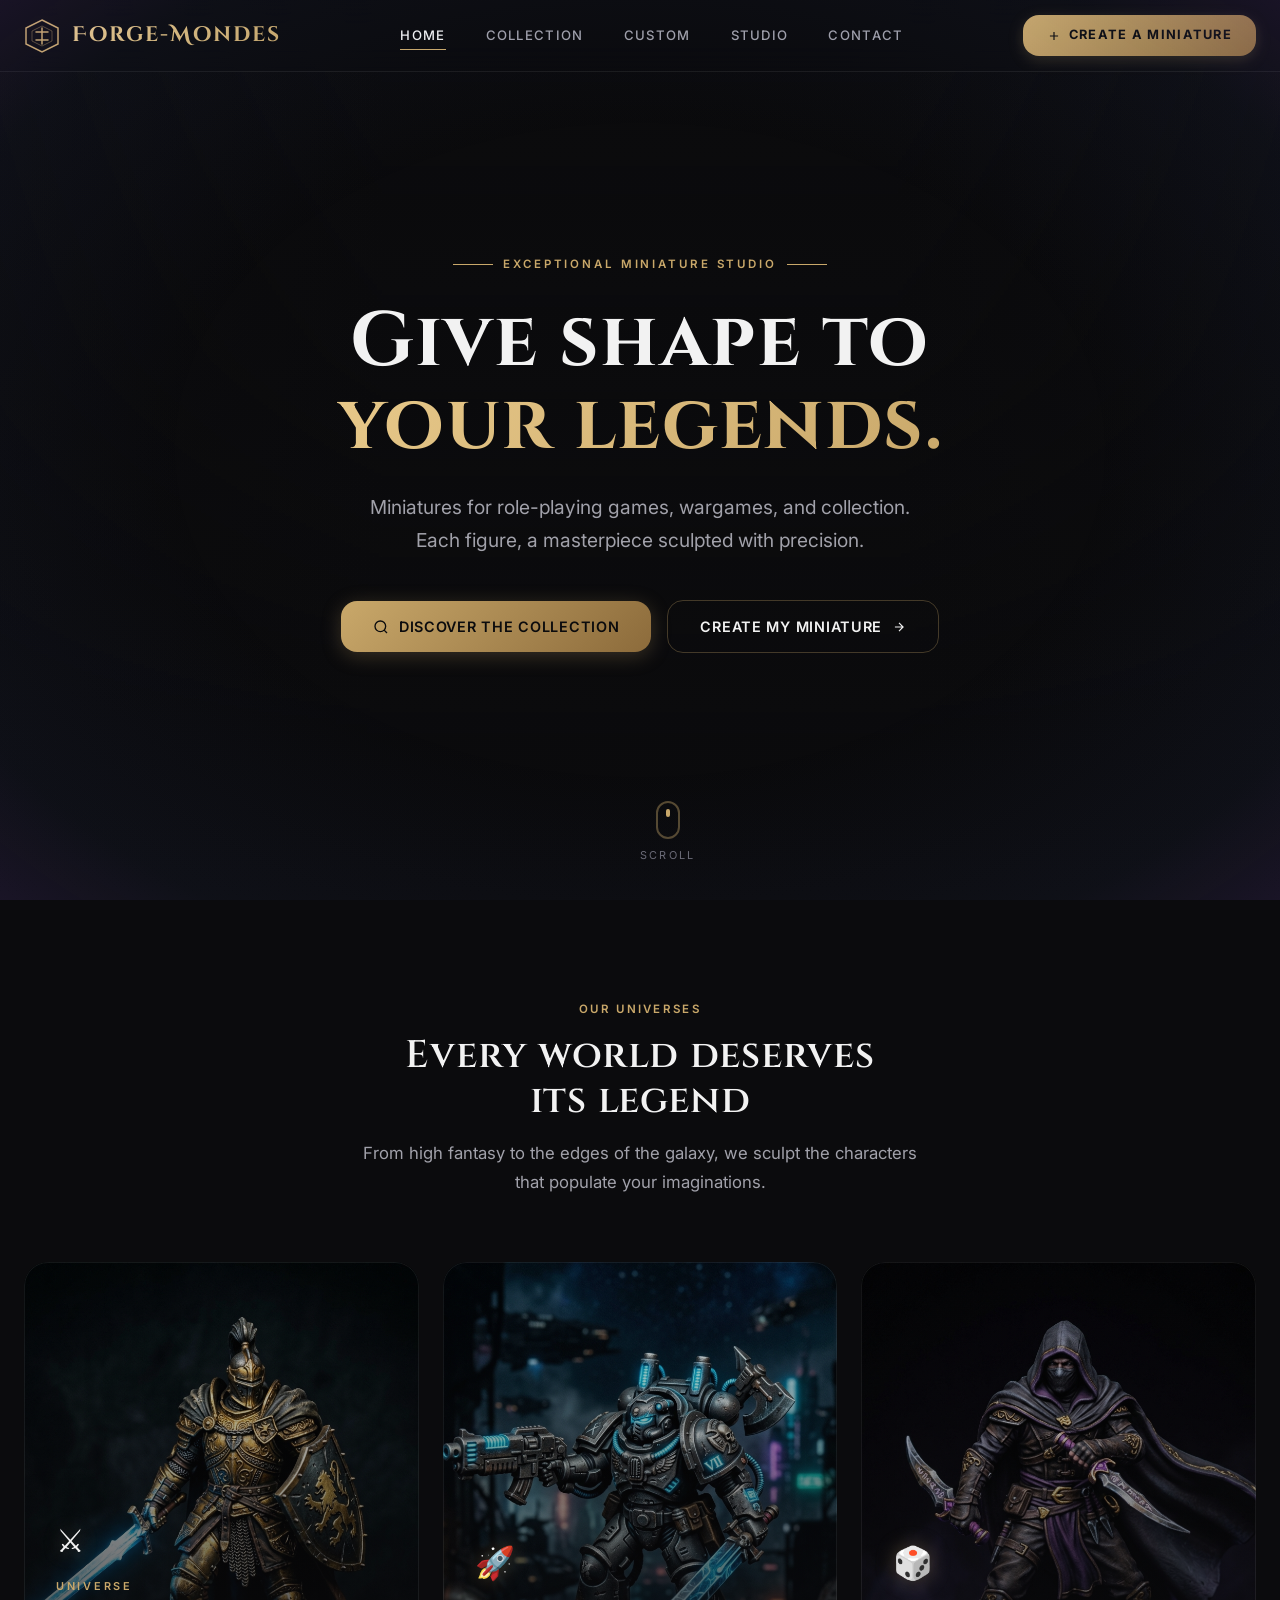
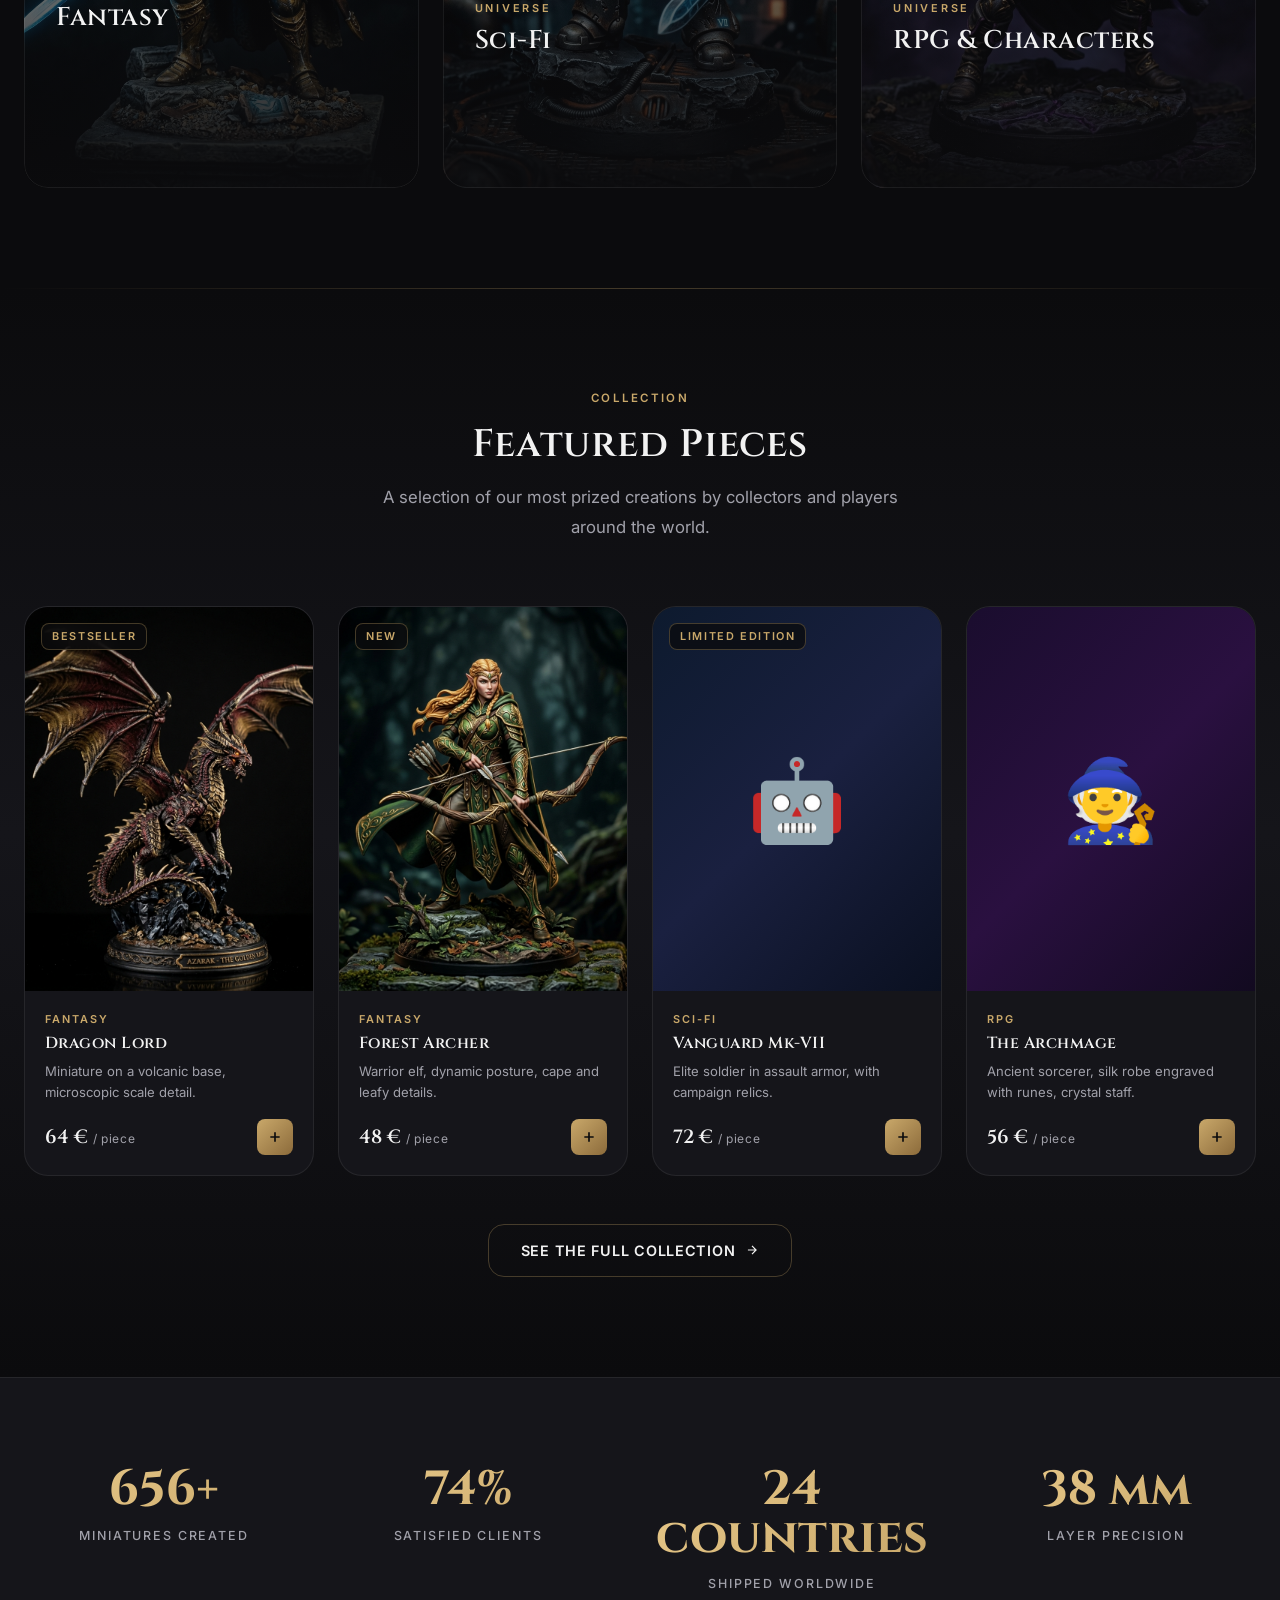
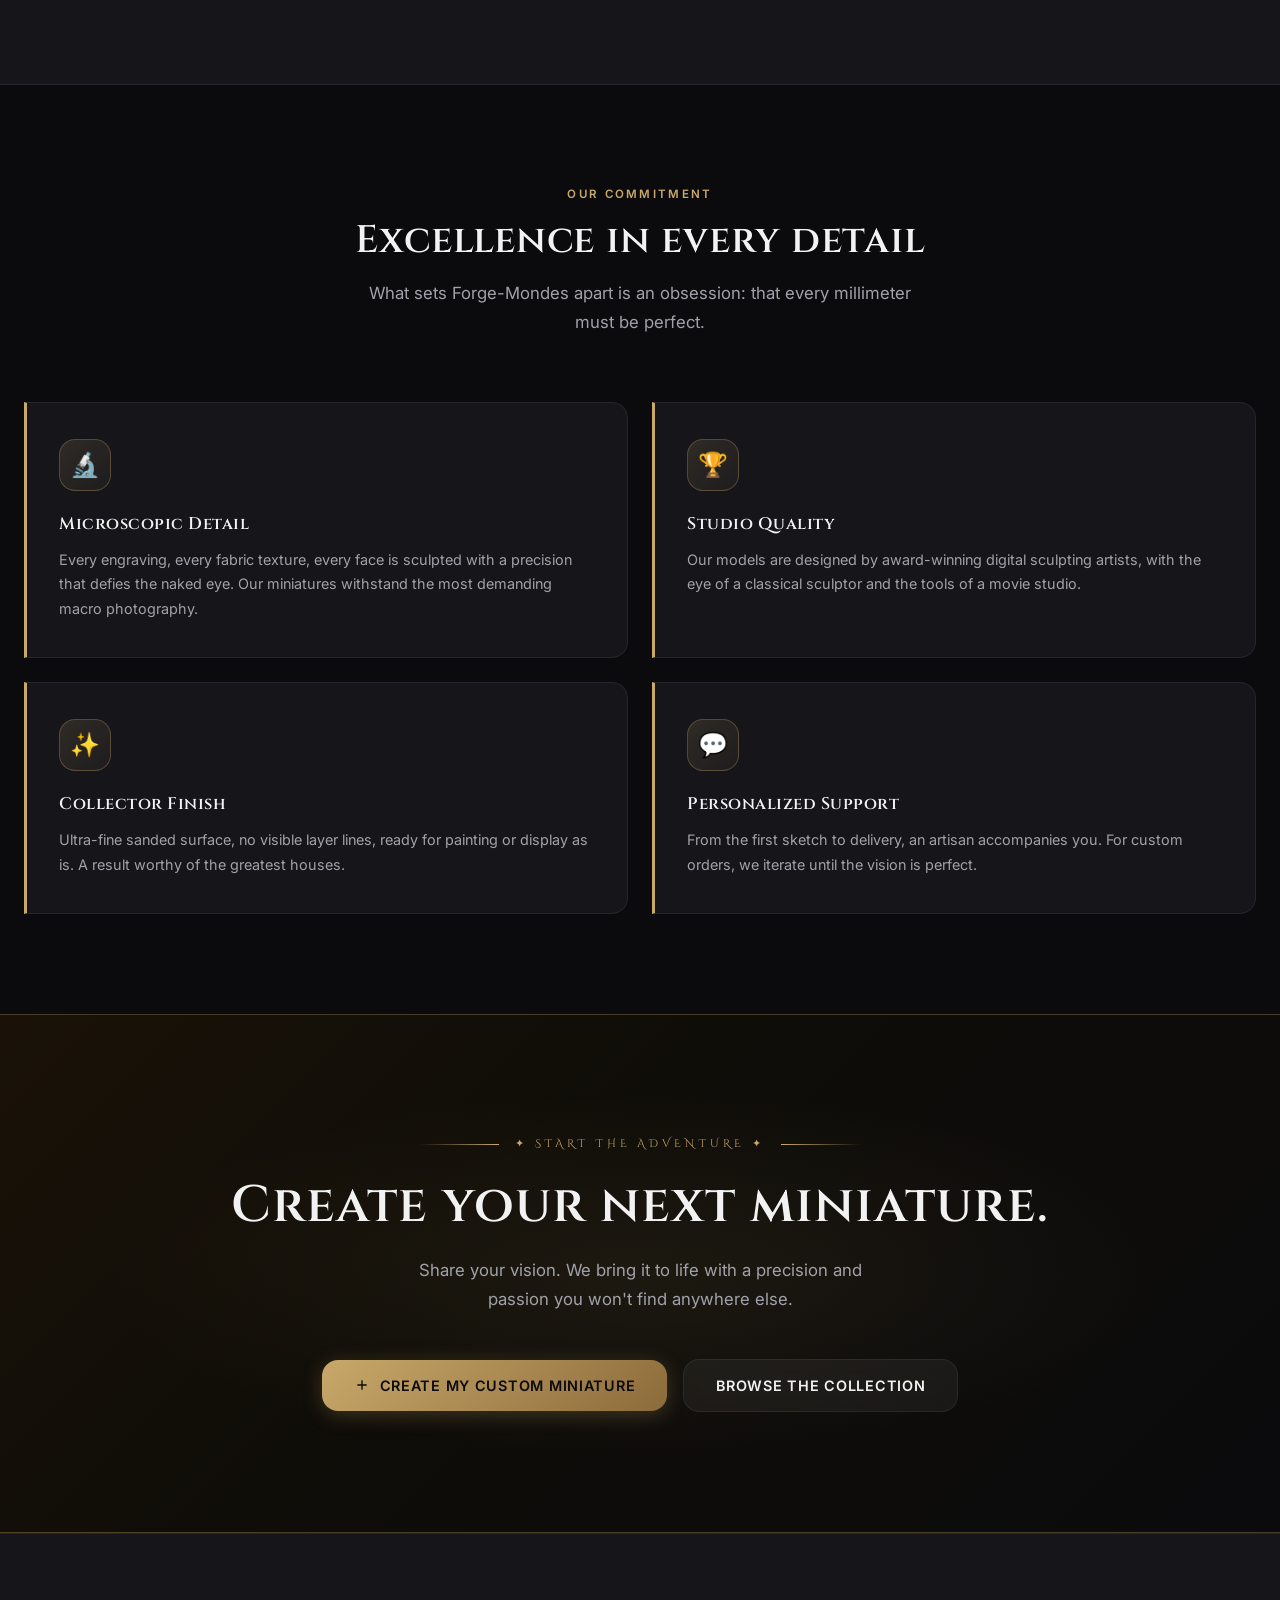
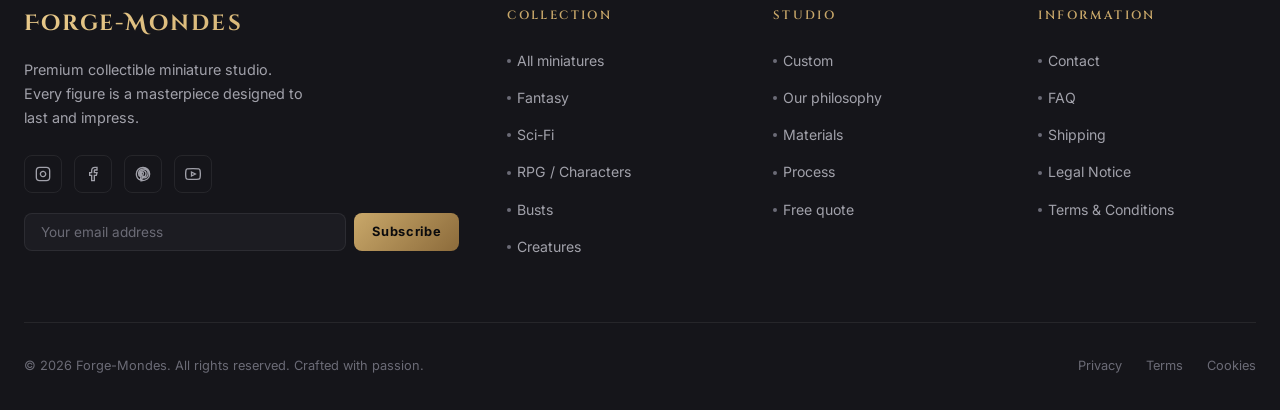
==== commit e1605966: "Add files via upload" ====
--- a/Print_Web/index.html
+++ b/Print_Web/index.html
@@ -1,10 +1,10 @@
 <!DOCTYPE html>
-<html lang="fr">
+<html lang="en">
 <head>
   <meta charset="UTF-8" />
   <meta name="viewport" content="width=device-width, initial-scale=1.0" />
-  <title>FORGEBORN — Miniatures de Collection Premium</title>
-  <meta name="description" content="FORGEBORN crée des miniatures de collection d'exception pour jeux de rôle, wargames et collectionneurs. Fantasy, Sci-Fi, JDR — chaque figurine est une œuvre." />
+  <title>Forge-Mondes — Premium Collectible Miniatures</title>
+  <meta name="description" content="Forge-Mondes creates exceptional collectible miniatures for RPGs, wargames, and collectors. Fantasy, Sci-Fi, RPG — every miniature is a masterpiece." />
   <link rel="preconnect" href="https://fonts.googleapis.com" />
   <link rel="preconnect" href="https://fonts.gstatic.com" crossorigin />
   <link rel="stylesheet" href="css/base.css" />
@@ -17,9 +17,9 @@
 <!-- ═══════════════════════════════════════════════════════════
      NAVBAR
 ═══════════════════════════════════════════════════════════ -->
-<nav class="navbar" role="navigation" aria-label="Navigation principale">
+<nav class="navbar" role="navigation" aria-label="Main Navigation">
   <div class="navbar-inner">
-    <a href="index.html" class="navbar-logo" aria-label="FORGEBORN accueil">
+    <a href="index.html" class="navbar-logo" aria-label="Forge-Mondes home">
       <div class="navbar-logo-mark">
         <svg viewBox="0 0 36 36" fill="none" xmlns="http://www.w3.org/2000/svg">
           <polygon points="18,2 34,10 34,26 18,34 2,26 2,10" fill="none" stroke="#c9a86a" stroke-width="1.5"/>
@@ -27,23 +27,23 @@
           <path d="M18 10 L18 26 M12 14 L24 14 M12 22 L24 22" stroke="#c9a86a" stroke-width="1.5" stroke-linecap="round"/>
         </svg>
       </div>
-      <span class="navbar-logo-text">FORGEBORN</span>
+      <span class="navbar-logo-text">Forge-Mondes</span>
     </a>
 
     <ul class="navbar-links">
-      <li><a href="index.html" class="active">Accueil</a></li>
+      <li><a href="index.html" class="active">Home</a></li>
       <li><a href="collection.html">Collection</a></li>
-      <li><a href="custom.html">Sur mesure</a></li>
+      <li><a href="custom.html">Custom</a></li>
       <li><a href="studio.html">Studio</a></li>
       <li><a href="contact.html">Contact</a></li>
     </ul>
 
     <a href="custom.html" class="navbar-cta" id="navbar-cta-btn">
       <svg viewBox="0 0 24 24" fill="none" stroke="currentColor" stroke-width="2"><path d="M12 5v14M5 12h14"/></svg>
-      Créer une figurine
+      Create a miniature
     </a>
 
-    <button class="navbar-burger" id="burger-btn" aria-label="Menu mobile" aria-expanded="false">
+    <button class="navbar-burger" id="burger-btn" aria-label="Mobile menu" aria-expanded="false">
       <span></span><span></span><span></span>
     </button>
   </div>
@@ -51,18 +51,18 @@
 
 <!-- Mobile nav -->
 <div class="navbar-mobile" id="mobile-nav" aria-hidden="true">
-  <a href="index.html">Accueil</a>
+  <a href="index.html">Home</a>
   <a href="collection.html">Collection</a>
-  <a href="custom.html">Sur mesure</a>
+  <a href="custom.html">Custom</a>
   <a href="studio.html">Studio</a>
   <a href="contact.html">Contact</a>
-  <a href="custom.html">✦ Créer une figurine</a>
+  <a href="custom.html">✦ Create a miniature</a>
 </div>
 
 <!-- ═══════════════════════════════════════════════════════════
      HERO
 ═══════════════════════════════════════════════════════════ -->
-<section class="hero" id="hero" aria-label="Bannière principale">
+<section class="hero" id="hero" aria-label="Main Banner">
   <div class="hero-bg"></div>
   <div class="hero-overlay"></div>
   <div class="hero-overlay-sides"></div>
@@ -71,24 +71,24 @@
   <div class="hero-content">
     <div class="hero-eyebrow">
       <span class="hero-eyebrow-line"></span>
-      <span>Studio de miniatures d'exception</span>
+      <span>Exceptional Miniature Studio</span>
       <span class="hero-eyebrow-line"></span>
     </div>
 
-    <h1>Donnez forme à<br/><em>vos légendes.</em></h1>
+    <h1>Give shape to<br/><em>your legends.</em></h1>
 
     <p class="hero-subtitle">
-      Miniatures pour jeux de rôle, wargames et collection.
-      Chaque figurine, une œuvre sculptée dans la précision.
+      Miniatures for role-playing games, wargames, and collection.
+      Each figure, a masterpiece sculpted with precision.
     </p>
 
     <div class="hero-ctas">
       <a href="collection.html" class="btn btn-primary" id="hero-discover-btn">
         <svg width="16" height="16" viewBox="0 0 24 24" fill="none" stroke="currentColor" stroke-width="2"><circle cx="11" cy="11" r="8"/><path d="M21 21l-4.35-4.35"/></svg>
-        Découvrir la collection
+        Discover the collection
       </a>
       <a href="custom.html" class="btn btn-secondary" id="hero-custom-btn">
-        Créer ma figurine
+        Create my miniature
         <svg width="14" height="14" viewBox="0 0 24 24" fill="none" stroke="currentColor" stroke-width="2"><path d="M5 12h14M12 5l7 7-7 7"/></svg>
       </a>
     </div>
@@ -103,14 +103,14 @@
 </section>
 
 <!-- ═══════════════════════════════════════════════════════════
-     UNIVERS
+     UNIVERSES
 ═══════════════════════════════════════════════════════════ -->
 <section class="univers-section section" id="univers">
   <div class="container">
     <div class="section-header reveal">
-      <span class="label">Nos univers</span>
-      <h2>Chaque monde mérite<br/>sa légende</h2>
-      <p>De la haute fantasy aux confins de la galaxie, nous sculptons les personnages qui peuplent vos imaginaires.</p>
+      <span class="label">Our universes</span>
+      <h2>Every world deserves<br/>its legend</h2>
+      <p>From high fantasy to the edges of the galaxy, we sculpt the characters that populate your imaginations.</p>
     </div>
 
     <div class="univers-grid">
@@ -121,11 +121,11 @@
         <div class="univers-card-border"></div>
         <div class="univers-card-content">
           <span class="univers-card-icon">⚔️</span>
-          <span class="univers-card-label">Univers</span>
+          <span class="univers-card-label">Universe</span>
           <h3>Fantasy</h3>
-          <p>Chevaliers, mages, dragons et créatures des âges sombres. Un monde où chaque détail raconte une épopée.</p>
+          <p>Knights, mages, dragons, and creatures of the dark ages. A world where every detail tells an epic.</p>
           <a href="collection.html" class="univers-card-link">
-            Explorer
+            Explore
             <svg viewBox="0 0 24 24" fill="none" stroke="currentColor" stroke-width="2"><path d="M5 12h14M12 5l7 7-7 7"/></svg>
           </a>
         </div>
@@ -138,28 +138,28 @@
         <div class="univers-card-border"></div>
         <div class="univers-card-content">
           <span class="univers-card-icon">🚀</span>
-          <span class="univers-card-label">Univers</span>
+          <span class="univers-card-label">Universe</span>
           <h3>Sci-Fi</h3>
-          <p>Soldats du futur, aliens et machines de guerre. La précision au service d'un cosmos en guerre.</p>
+          <p>Soldiers of the future, aliens, and war machines. Precision at the service of a cosmos at war.</p>
           <a href="collection.html" class="univers-card-link">
-            Explorer
+            Explore
             <svg viewBox="0 0 24 24" fill="none" stroke="currentColor" stroke-width="2"><path d="M5 12h14M12 5l7 7-7 7"/></svg>
           </a>
         </div>
       </article>
 
-      <!-- JDR -->
+      <!-- RPG -->
       <article class="univers-card reveal reveal-delay-3">
         <div class="univers-card-bg" style="background-image: url('assets/images/card_jdr.png')"></div>
         <div class="univers-card-overlay"></div>
         <div class="univers-card-border"></div>
         <div class="univers-card-content">
           <span class="univers-card-icon">🎲</span>
-          <span class="univers-card-label">Univers</span>
-          <h3>JDR & Personnages</h3>
-          <p>Donnez un visage à votre héros. Rogues, paladins, sorciers — incarnez votre aventure sur table.</p>
+          <span class="univers-card-label">Universe</span>
+          <h3>RPG & Characters</h3>
+          <p>Give a face to your hero. Rogues, paladins, sorcerers — bring your tabletop adventure to life.</p>
           <a href="collection.html" class="univers-card-link">
-            Explorer
+            Explore
             <svg viewBox="0 0 24 24" fill="none" stroke="currentColor" stroke-width="2"><path d="M5 12h14M12 5l7 7-7 7"/></svg>
           </a>
         </div>
@@ -177,8 +177,8 @@
   <div class="container">
     <div class="section-header reveal">
       <span class="label">Collection</span>
-      <h2>Les pièces du moment</h2>
-      <p>Une sélection de nos créations les plus prisées par les collectionneurs et joueurs du monde entier.</p>
+      <h2>Featured Pieces</h2>
+      <p>A selection of our most prized creations by collectors and players around the world.</p>
     </div>
 
     <div class="products-grid">
@@ -186,19 +186,19 @@
       <!-- Product 1 -->
       <article class="product-card reveal reveal-delay-1" data-universe="fantasy" data-price="64">
         <div class="product-card-image">
-          <img src="assets/images/product_1.png" alt="Seigneur Dragon — Figurine Fantasy Premium" loading="lazy" />
+          <img src="assets/images/product_1.png" alt="Dragon Lord — Premium Fantasy Miniature" loading="lazy" />
           <span class="product-card-badge">Bestseller</span>
-          <button class="product-card-wish" aria-label="Ajouter aux favoris">
+          <button class="product-card-wish" aria-label="Add to wishlist">
             <svg width="16" height="16" viewBox="0 0 24 24" fill="none" stroke="currentColor" stroke-width="2"><path d="M20.84 4.61a5.5 5.5 0 0 0-7.78 0L12 5.67l-1.06-1.06a5.5 5.5 0 0 0-7.78 7.78l1.06 1.06L12 21.23l7.78-7.78 1.06-1.06a5.5 5.5 0 0 0 0-7.78z"/></svg>
           </button>
         </div>
         <div class="product-card-info">
           <span class="product-card-universe">Fantasy</span>
-          <h3 class="product-card-name">Seigneur Dragon</h3>
-          <p class="product-card-desc">Figurine posée sur socle volcanique, détail d'écailles microscopiques.</p>
+          <h3 class="product-card-name">Dragon Lord</h3>
+          <p class="product-card-desc">Miniature on a volcanic base, microscopic scale detail.</p>
           <div class="product-card-footer">
-            <div class="product-card-price">64 € <span>/ pièce</span></div>
-            <button class="product-card-add" aria-label="Ajouter au panier">
+            <div class="product-card-price">64 € <span>/ piece</span></div>
+            <button class="product-card-add" aria-label="Add to cart">
               <svg width="16" height="16" viewBox="0 0 24 24" fill="none" stroke="#0b0b0d" stroke-width="2.5"><line x1="12" y1="5" x2="12" y2="19"/><line x1="5" y1="12" x2="19" y2="12"/></svg>
             </button>
           </div>
@@ -208,62 +208,62 @@
       <!-- Product 2 -->
       <article class="product-card reveal reveal-delay-2" data-universe="fantasy" data-price="48">
         <div class="product-card-image">
-          <img src="assets/images/product_2.png" alt="Archère des Forêts — Figurine Elfe Premium" loading="lazy" />
-          <span class="product-card-badge">Nouveau</span>
-          <button class="product-card-wish" aria-label="Ajouter aux favoris">
+          <img src="assets/images/product_2.png" alt="Forest Archer — Premium Elf Miniature" loading="lazy" />
+          <span class="product-card-badge">New</span>
+          <button class="product-card-wish" aria-label="Add to wishlist">
             <svg width="16" height="16" viewBox="0 0 24 24" fill="none" stroke="currentColor" stroke-width="2"><path d="M20.84 4.61a5.5 5.5 0 0 0-7.78 0L12 5.67l-1.06-1.06a5.5 5.5 0 0 0-7.78 7.78l1.06 1.06L12 21.23l7.78-7.78 1.06-1.06a5.5 5.5 0 0 0 0-7.78z"/></svg>
           </button>
         </div>
         <div class="product-card-info">
           <span class="product-card-universe">Fantasy</span>
-          <h3 class="product-card-name">Archère des Forêts</h3>
-          <p class="product-card-desc">Elfe guerrière, posture dynamique, cape et détails feuillagés.</p>
+          <h3 class="product-card-name">Forest Archer</h3>
+          <p class="product-card-desc">Warrior elf, dynamic posture, cape and leafy details.</p>
           <div class="product-card-footer">
-            <div class="product-card-price">48 € <span>/ pièce</span></div>
-            <button class="product-card-add" aria-label="Ajouter au panier">
+            <div class="product-card-price">48 € <span>/ piece</span></div>
+            <button class="product-card-add" aria-label="Add to cart">
               <svg width="16" height="16" viewBox="0 0 24 24" fill="none" stroke="#0b0b0d" stroke-width="2.5"><line x1="12" y1="5" x2="12" y2="19"/><line x1="5" y1="12" x2="19" y2="12"/></svg>
             </button>
           </div>
         </div>
       </article>
 
-      <!-- Product 3 (CSS fallback) -->
+      <!-- Product 3 -->
       <article class="product-card reveal reveal-delay-3" data-universe="scifi" data-price="72">
         <div class="product-card-image" style="background: linear-gradient(135deg, #0d1a2e 0%, #1a2040 50%, #0a1020 100%);">
           <div class="product-card-image-fallback" style="font-size:5rem; position:absolute; inset:0; display:flex; align-items:center; justify-content:center;">🤖</div>
-          <span class="product-card-badge">Édition limitée</span>
-          <button class="product-card-wish" aria-label="Ajouter aux favoris">
+          <span class="product-card-badge">Limited Edition</span>
+          <button class="product-card-wish" aria-label="Add to wishlist">
             <svg width="16" height="16" viewBox="0 0 24 24" fill="none" stroke="currentColor" stroke-width="2"><path d="M20.84 4.61a5.5 5.5 0 0 0-7.78 0L12 5.67l-1.06-1.06a5.5 5.5 0 0 0-7.78 7.78l1.06 1.06L12 21.23l7.78-7.78 1.06-1.06a5.5 5.5 0 0 0 0-7.78z"/></svg>
           </button>
         </div>
         <div class="product-card-info">
           <span class="product-card-universe">Sci-Fi</span>
           <h3 class="product-card-name">Vanguard Mk-VII</h3>
-          <p class="product-card-desc">Soldat d'élite en armure d'assaut, avec reliques de campagne.</p>
+          <p class="product-card-desc">Elite soldier in assault armor, with campaign relics.</p>
           <div class="product-card-footer">
-            <div class="product-card-price">72 € <span>/ pièce</span></div>
-            <button class="product-card-add" aria-label="Ajouter au panier">
+            <div class="product-card-price">72 € <span>/ piece</span></div>
+            <button class="product-card-add" aria-label="Add to cart">
               <svg width="16" height="16" viewBox="0 0 24 24" fill="none" stroke="#0b0b0d" stroke-width="2.5"><line x1="12" y1="5" x2="12" y2="19"/><line x1="5" y1="12" x2="19" y2="12"/></svg>
             </button>
           </div>
         </div>
       </article>
 
-      <!-- Product 4 (CSS fallback) -->
+      <!-- Product 4 -->
       <article class="product-card reveal reveal-delay-4" data-universe="jdr" data-price="56">
         <div class="product-card-image" style="background: linear-gradient(135deg, #1a0d2e 0%, #2a1040 50%, #120a20 100%);">
           <div class="product-card-image-fallback" style="font-size:5rem; position:absolute; inset:0; display:flex; align-items:center; justify-content:center;">🧙</div>
-          <button class="product-card-wish" aria-label="Ajouter aux favoris">
+          <button class="product-card-wish" aria-label="Add to wishlist">
             <svg width="16" height="16" viewBox="0 0 24 24" fill="none" stroke="currentColor" stroke-width="2"><path d="M20.84 4.61a5.5 5.5 0 0 0-7.78 0L12 5.67l-1.06-1.06a5.5 5.5 0 0 0-7.78 7.78l1.06 1.06L12 21.23l7.78-7.78 1.06-1.06a5.5 5.5 0 0 0 0-7.78z"/></svg>
           </button>
         </div>
         <div class="product-card-info">
-          <span class="product-card-universe">JDR</span>
-          <h3 class="product-card-name">L'Archimage</h3>
-          <p class="product-card-desc">Sorcier ancestral, robe de soie gravée de runes, bâton en cristal.</p>
+          <span class="product-card-universe">RPG</span>
+          <h3 class="product-card-name">The Archmage</h3>
+          <p class="product-card-desc">Ancient sorcerer, silk robe engraved with runes, crystal staff.</p>
           <div class="product-card-footer">
-            <div class="product-card-price">56 € <span>/ pièce</span></div>
-            <button class="product-card-add" aria-label="Ajouter au panier">
+            <div class="product-card-price">56 € <span>/ piece</span></div>
+            <button class="product-card-add" aria-label="Add to cart">
               <svg width="16" height="16" viewBox="0 0 24 24" fill="none" stroke="#0b0b0d" stroke-width="2.5"><line x1="12" y1="5" x2="12" y2="19"/><line x1="5" y1="12" x2="19" y2="12"/></svg>
             </button>
           </div>
@@ -274,7 +274,7 @@
 
     <div class="collection-preview-cta reveal">
       <a href="collection.html" class="btn btn-secondary" id="see-all-btn">
-        Voir toute la collection
+        See the full collection
         <svg width="14" height="14" viewBox="0 0 24 24" fill="none" stroke="currentColor" stroke-width="2"><path d="M5 12h14M12 5l7 7-7 7"/></svg>
       </a>
     </div>
@@ -289,78 +289,78 @@
     <div class="stats-grid">
       <div class="stat-item reveal">
         <span class="stat-number" data-counter="850" data-suffix="+">850+</span>
-        <span class="stat-label">Figurines créées</span>
+        <span class="stat-label">Miniatures created</span>
       </div>
       <div class="stat-item reveal reveal-delay-1">
         <span class="stat-number" data-counter="97" data-suffix="%">97%</span>
-        <span class="stat-label">Clients satisfaits</span>
+        <span class="stat-label">Satisfied clients</span>
       </div>
       <div class="stat-item reveal reveal-delay-2">
-        <span class="stat-number" data-counter="32" data-suffix=" pays">32 pays</span>
-        <span class="stat-label">Livrés dans le monde</span>
+        <span class="stat-number" data-counter="32" data-suffix=" countries">32</span>
+        <span class="stat-label">Shipped worldwide</span>
       </div>
       <div class="stat-item reveal reveal-delay-3">
-        <span class="stat-number" data-counter="28" data-suffix=" µm">28 µm</span>
-        <span class="stat-label">Précision couche</span>
-      </div>
-    </div>
-  </div>
-</section>
-
-<!-- ═══════════════════════════════════════════════════════════
-     POURQUOI NOUS
+        <span class="stat-number" data-counter="50" data-suffix=" mm">50 mm</span>
+        <span class="stat-label">Layer precision</span>
+      </div>
+    </div>
+  </div>
+</section>
+
+<!-- ═══════════════════════════════════════════════════════════
+     WHY US
 ═══════════════════════════════════════════════════════════ -->
 <section class="why-us section" id="why-us">
   <div class="container">
     <div class="section-header reveal">
-      <span class="label">Notre engagement</span>
-      <h2>L'excellence, chaque détail</h2>
-      <p>Ce qui distingue FORGEBORN, c'est une obsession : que chaque millimètre soit parfait.</p>
+      <span class="label">Our commitment</span>
+      <h2>Excellence in every detail</h2>
+      <p>What sets Forge-Mondes apart is an obsession: that every millimeter must be perfect.</p>
     </div>
 
     <div class="why-grid">
       <div class="why-card reveal reveal-delay-1">
         <div class="why-card-icon">🔬</div>
-        <h4>Détail Microscopique</h4>
-        <p>Chaque gravure, chaque texture, chaque visage est sculpté avec une précision qui défie l'œil nu. Nos figurines supportent la macro-photographie.</p>
+        <h4>Microscopic Detail</h4>
+        <p>Every engraving, every fabric texture, every face is sculpted with a precision that defies the naked eye. Our miniatures withstand the most demanding macro photography.</p>
       </div>
 
       <div class="why-card reveal reveal-delay-2">
         <div class="why-card-icon">🏆</div>
-        <h4>Qualité Studio</h4>
-        <p>Nos modèles sont conçus par des artistes primés en sculpture numérique, avec un œil de sculpteur classique et les outils d'un studio de cinéma.</p>
+        <h4>Studio Quality</h4>
+        <p>Our models are designed by award-winning digital sculpting artists, with the eye of a classical sculptor and the tools of a movie studio.</p>
       </div>
 
       <div class="why-card reveal reveal-delay-3">
         <div class="why-card-icon">✨</div>
-        <h4>Finition Collection</h4>
-        <p>Surface sablée ultra-fine, sans ligne de couche visible, prête pour la peinture ou en exposition telle quelle. Un résultat digne des plus grandes maisons.</p>
+        <h4>Collector Finish</h4>
+        <p>Ultra-fine sanded surface, no visible layer lines, ready for painting or display as is. A result worthy of the greatest houses.</p>
       </div>
 
       <div class="why-card reveal reveal-delay-4">
         <div class="why-card-icon">💬</div>
-        <h4>Accompagnement Personnalisé</h4>
-        <p>De la première esquisse à la livraison, un artisan vous accompagne. Pour les commandes sur mesure, nous itérons jusqu'à ce que la vision soit parfaite.</p>
-      </div>
-    </div>
-  </div>
-</section>
-
-<!-- ═══════════════════════════════════════════════════════════
-     CTA FINAL
+        <h4>Personalized Support</h4>
+        <p>From the first sketch to delivery, an artisan accompanies you. For custom orders, we iterate until the vision is perfect.</p>
+      </div>
+    </div>
+  </div>
+</section>
+
+<!-- ═══════════════════════════════════════════════════════════
+     FINAL CTA
 ═══════════════════════════════════════════════════════════ -->
 <section class="cta-final" id="cta-final">
   <div class="container">
-    <div class="cta-final-ornament">✦ Commencer l'aventure ✦</div>
-    <h2 class="reveal">Créez votre prochaine figurine.</h2>
-    <p class="reveal reveal-delay-1">Partagez votre vision. Nous lui donnons vie avec une précision et une passion que vous ne trouverez nulle part ailleurs.</p>
+    <div class="cta-final-ornament">✦ Start the adventure ✦</div>
+    <h2 class="reveal">Create your next miniature.</h2>
+    <p class="reveal reveal-delay-1">Share your vision. We bring it to life with a precision and passion you won't find anywhere else.</p>
     <div class="cta-final-btns reveal reveal-delay-2">
       <a href="custom.html" class="btn btn-primary" id="cta-create-btn">
         <svg width="16" height="16" viewBox="0 0 24 24" fill="none" stroke="currentColor" stroke-width="2"><path d="M12 5v14M5 12h14"/></svg>
-        Créer ma figurine sur mesure
+        Create my custom miniature
       </a>
       <a href="collection.html" class="btn btn-ghost" id="cta-browse-btn">
-        Parcourir la collection
+        Browse the collection
       </a>
     </div>
   </div>
@@ -373,8 +373,8 @@
   <div class="container">
     <div class="footer-grid">
       <div class="footer-brand">
-        <span class="footer-logo">FORGEBORN</span>
-        <p>Studio de miniatures de collection premium. Chaque figurine est une œuvre pensée pour durer et impressionner.</p>
+        <span class="footer-logo">Forge-Mondes</span>
+        <p>Premium collectible miniature studio. Every figure is a masterpiece designed to last and impress.</p>
         <div class="footer-socials">
           <a href="#" class="footer-social-link" aria-label="Instagram">
             <svg viewBox="0 0 24 24" fill="none" stroke="currentColor" stroke-width="2"><rect x="2" y="2" width="20" height="20" rx="5" ry="5"/><path d="M16 11.37A4 4 0 1 1 12.63 8 4 4 0 0 1 16 11.37z"/><line x1="17.5" y1="6.5" x2="17.51" y2="6.5"/></svg>
@@ -390,51 +390,51 @@
           </a>
         </div>
         <div class="footer-newsletter">
-          <input type="email" placeholder="Votre adresse e-mail" id="newsletter-email" />
-          <button id="newsletter-btn" type="button">S'abonner</button>
+          <input type="email" placeholder="Your email address" id="newsletter-email" />
+          <button id="newsletter-btn" type="button">Subscribe</button>
         </div>
       </div>
 
       <div class="footer-col">
         <h4>Collection</h4>
         <ul>
-          <li><a href="collection.html">Toutes les figurines</a></li>
+          <li><a href="collection.html">All miniatures</a></li>
           <li><a href="collection.html">Fantasy</a></li>
           <li><a href="collection.html">Sci-Fi</a></li>
-          <li><a href="collection.html">JDR / Personnages</a></li>
-          <li><a href="collection.html">Bustes</a></li>
-          <li><a href="collection.html">Créatures</a></li>
+          <li><a href="collection.html">RPG / Characters</a></li>
+          <li><a href="collection.html">Busts</a></li>
+          <li><a href="collection.html">Creatures</a></li>
         </ul>
       </div>
 
       <div class="footer-col">
         <h4>Studio</h4>
         <ul>
-          <li><a href="custom.html">Sur mesure</a></li>
-          <li><a href="studio.html">Notre philosophie</a></li>
-          <li><a href="studio.html">Matériaux</a></li>
-          <li><a href="studio.html">Processus</a></li>
-          <li><a href="contact.html">Devis gratuit</a></li>
+          <li><a href="custom.html">Custom</a></li>
+          <li><a href="studio.html">Our philosophy</a></li>
+          <li><a href="studio.html">Materials</a></li>
+          <li><a href="studio.html">Process</a></li>
+          <li><a href="contact.html">Free quote</a></li>
         </ul>
       </div>
 
       <div class="footer-col">
-        <h4>Informations</h4>
+        <h4>Information</h4>
         <ul>
           <li><a href="contact.html">Contact</a></li>
           <li><a href="#">FAQ</a></li>
-          <li><a href="#">Livraison</a></li>
-          <li><a href="#">Mentions légales</a></li>
-          <li><a href="#">CGV</a></li>
+          <li><a href="#">Shipping</a></li>
+          <li><a href="#">Legal Notice</a></li>
+          <li><a href="#">Terms & Conditions</a></li>
         </ul>
       </div>
     </div>
 
     <div class="footer-bottom">
-      <p>© 2026 FORGEBORN. Tous droits réservés. Fait avec passion.</p>
+      <p>© 2026 Forge-Mondes. All rights reserved. Crafted with passion.</p>
       <div class="footer-bottom-links">
-        <a href="#">Confidentialité</a>
-        <a href="#">CGV</a>
+        <a href="#">Privacy</a>
+        <a href="#">Terms</a>
         <a href="#">Cookies</a>
       </div>
     </div>
@@ -448,10 +448,10 @@
   document.getElementById('newsletter-btn')?.addEventListener('click', () => {
     const email = document.getElementById('newsletter-email')?.value;
     if (email && email.includes('@')) {
-      if (window.showToast) showToast('Merci ! Vous êtes maintenant abonné.');
+      if (window.showToast) showToast('Thank you! You are now subscribed.');
       document.getElementById('newsletter-email').value = '';
     } else {
-      if (window.showToast) showToast('Adresse e-mail invalide.', 'error');
+      if (window.showToast) showToast('Invalid email address.', 'error');
     }
   });
 </script>
--- a/Print_Web/css/base.css
+++ b/Print_Web/css/base.css
@@ -66,6 +66,16 @@
   font-family: var(--font-body);
   line-height: 1.6;
   overflow-x: hidden;
+}
+
+/* ── Edge Mist Effect ───────────────────────────────────── */
+body::before {
+  content: '';
+  position: fixed;
+  inset: 0;
+  pointer-events: none;
+  background: radial-gradient(ellipse at center, transparent 50%, rgba(94, 124, 226, 0.05) 85%, rgba(138, 94, 226, 0.12) 100%);
+  z-index: 9999;
 }
 
 img {
